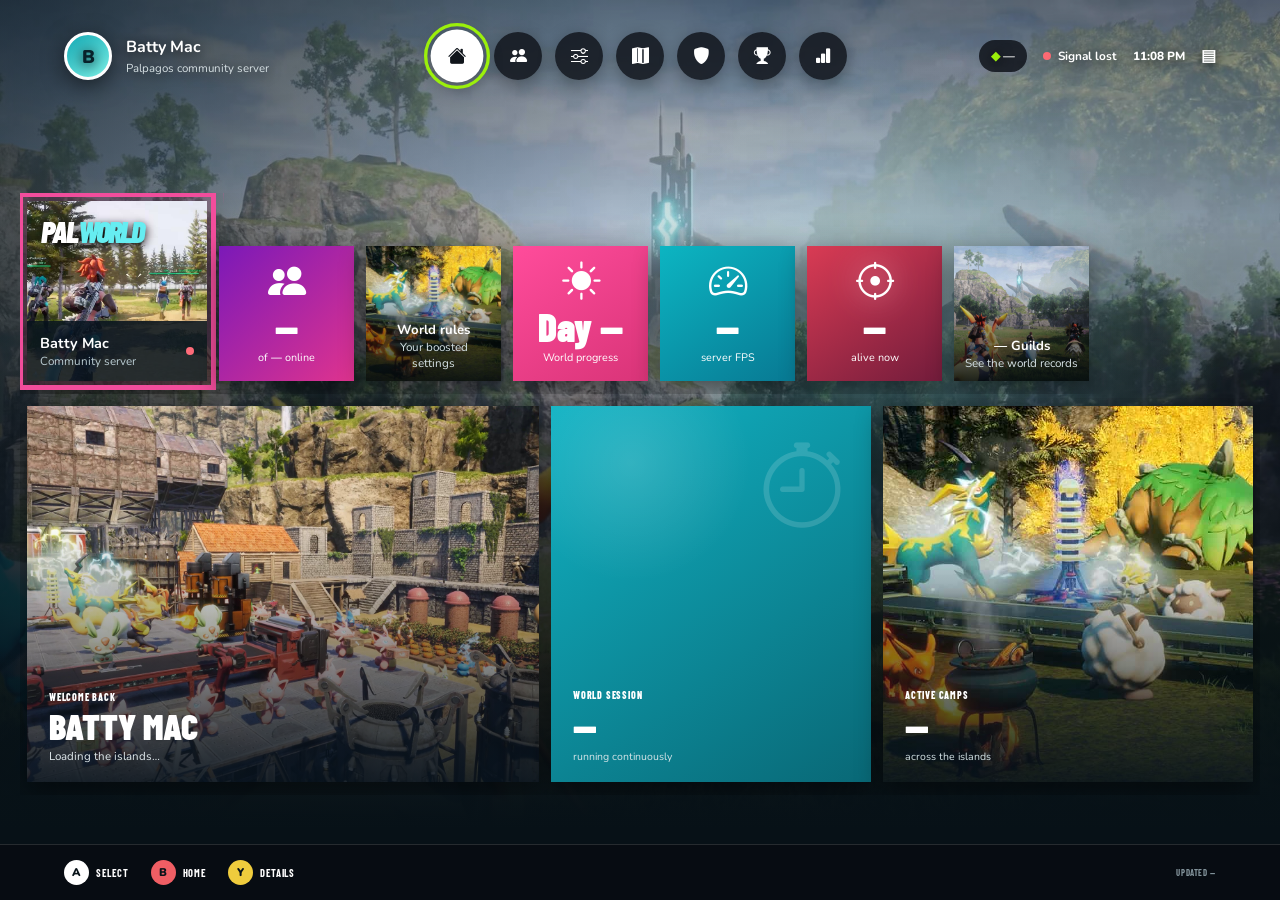
==== index.html @ a723669b "Fix root cause of the mobile tap bug: index.html lacked the inspector The diagnostic banner revealed" ====
<!doctype html>
<html lang="en">
<head>
  <meta charset="utf-8">
  <meta name="viewport" content="width=device-width, initial-scale=1">
  <meta name="theme-color" content="#07151c">
  <title>Batty Mac · Palworld Server Dashboard</title>
  <link rel="stylesheet" href="https://cdn.jsdelivr.net/npm/bootstrap-icons@1.13.1/font/bootstrap-icons.min.css">
  <link rel="stylesheet" href="concept-launcher.css?v=30">
</head>
<body>
  <div class="wallpaper" aria-hidden="true"></div>

  <header class="home-bar">
    <a class="account" href="index.html" aria-label="Return to the current Batty Mac status page">
      <span class="gamerpic">B</span>
      <span><b>Batty Mac</b><small>Palpagos community server</small></span>
    </a>

    <nav class="system-icons" aria-label="Dashboard views">
      <button class="is-active" type="button" data-view-target="home" aria-label="Home" aria-current="page"><i class="bi bi-house-fill"></i></button>
      <button type="button" data-view-target="party" aria-label="Players"><i class="bi bi-people-fill"></i></button>
      <button type="button" data-view-target="world" aria-label="World settings"><i class="bi bi-sliders"></i></button>
      <button type="button" data-view-target="bosses" aria-label="Boss radar"><i class="bi bi-map-fill"></i></button>
      <button type="button" data-view-target="guilds" aria-label="Guild records"><i class="bi bi-shield-fill"></i></button>
      <button type="button" data-view-target="achievements" aria-label="Achievements"><i class="bi bi-trophy-fill"></i></button>
      <button type="button" data-view-target="overkill" aria-label="Data overload"><i class="bi bi-bar-chart-fill"></i></button>
    </nav>

    <div class="system-status">
      <span class="achievement">◆ <b data-field="day">—</b></span>
      <span class="connection"><i data-status-dot></i><b data-field="status">Connecting</b></span>
      <time data-clock>--:--</time>
      <span class="menu-mark">▤</span>
    </div>
  </header>

  <main>
    <section class="view-pane is-active" data-view="home">
      <div class="dashboard-row primary-row" aria-label="Server shortcuts">
        <article class="home-tile selected-tile">
          <img src="official-world-multiplayer.jpg" alt="Players exploring Palworld together">
          <div class="game-logo"><span>PAL</span><b>WORLD</b></div>
          <div class="tile-caption">
            <span><b data-field="server-name">Batty Mac</b><small>Community server</small></span>
            <i data-status-dot></i>
          </div>
        </article>

        <button class="home-tile live-tile" type="button" data-view-target="party">
          <i class="bi bi-people-fill tile-icon"></i>
          <strong data-field="players">—</strong>
          <span>of <b data-field="max-players">—</b> online</span>
        </button>

        <button class="home-tile image-tile world-tile" type="button" data-view-target="world">
          <img src="official-build-automate.jpg" alt="">
          <span><b>World rules</b><small>Your boosted settings</small></span>
        </button>

        <button class="home-tile day-tile" type="button" data-view-target="world">
          <i class="bi bi-sun-fill tile-icon"></i>
          <strong>Day <i data-field="day">—</i></strong>
          <span>World progress</span>
        </button>

        <button class="home-tile fps-tile" type="button" data-view-target="overkill">
          <i class="bi bi-speedometer2 tile-icon"></i>
          <strong data-field="fps">—</strong>
          <span>server FPS</span>
        </button>

        <button class="home-tile boss-tile" type="button" data-view-target="bosses">
          <i class="bi bi-crosshair tile-icon"></i>
          <strong data-field="bosses-up">—</strong>
          <span>alive now</span>
        </button>

        <button class="home-tile image-tile guild-shortcut" type="button" data-view-target="guilds">
          <img src="official-adventure-hd.jpg" alt="">
          <span><b><span data-field="guild-count">—</span> Guilds</b><small>See the world records</small></span>
        </button>
      </div>

      <div class="dashboard-row feature-row" aria-label="Featured server information">
        <article class="feature-tile welcome-feature">
          <img src="official-base-camp-hd.jpg" alt="A large Palworld base full of working Pals">
          <div><small>WELCOME BACK</small><h1 data-field="server-name">Batty Mac</h1><p data-field="description">Loading the islands…</p></div>
        </article>

        <article class="feature-tile uptime-feature">
          <div class="feature-symbol"><i class="bi bi-stopwatch"></i></div>
          <div><small>WORLD SESSION</small><strong data-field="uptime">—</strong><span>running continuously</span></div>
        </article>

        <article class="feature-tile base-feature">
          <img src="official-build-automate.jpg" alt="Pals working around an automated base">
          <div><small>ACTIVE CAMPS</small><strong data-field="bases">—</strong><span>across the islands</span></div>
        </article>
      </div>
    </section>

    <section class="view-pane content-shelf content-screen boss-screen" id="bosses" data-view="bosses" hidden>
      <header>
        <div><small>LIVE WORLD RADAR</small><h2>Boss watch</h2></div>
        <span class="live-label"><i data-boss-signal></i> LOADED REGIONS</span>
      </header>
      <p class="screen-intro">Alphas are assumed alive until a confirmed kill starts the respawn timer.</p>
      <div class="boss-layout">
        <div class="boss-roster">
          <div class="boss-roster-head">
            <div><small>PALPAGOS FIELD REPORT</small><strong data-boss-coverage>Waiting for sightings</strong></div>
            <div class="boss-legend">
              <span><i class="alive"></i>Alive</span>
              <span><i class="down"></i>Respawning</span>
            </div>
          </div>
          <div class="boss-summary" id="boss-summary"></div>
          <div class="boss-list" id="boss-list"></div>
        </div>
      </div>
      <p class="boss-privacy"><i class="bi bi-shield-lock-fill"></i> Exact coordinates and player positions stay on batty-mac. The public report receives normalized boss status only.</p>
    </section>

    <section class="view-pane content-shelf content-screen" id="world" data-view="world" hidden>
      <header><div><small>WORLD SETTINGS</small><h2>Pals first. Survival at your own pace.</h2></div><span><kbd>Y</kbd> Live configuration</span></header>
      <p class="screen-intro">Every tile describes the setting in plain language, with artwork that reflects the rule it changes.</p>
      <div id="concept-highlights" class="modifier-grid"></div>
    </section>

    <section class="view-pane content-shelf content-screen party-shelf" id="party" data-view="party" hidden>
      <header><div><small>PEOPLE</small><h2>Playing now</h2></div><span class="live-label"><i data-status-dot></i> LIVE</span></header>
      <div class="people-columns">
        <section>
          <h3><i class="bi bi-controller"></i> Online</h3>
          <ul id="concept-online" class="party-list"></ul>
        </section>
        <section class="offline-section">
          <h3><i class="bi bi-clock-history"></i> Offline · Previously seen</h3>
          <ul id="concept-recent" class="recent-list"></ul>
        </section>
      </div>
    </section>

    <section class="view-pane content-shelf content-screen guild-shelf" id="guilds" data-view="guilds" hidden>
      <header><div><small>PALPAGOS RECORDS</small><h2>Guild activity</h2></div><span><kbd>X</kbd> Latest snapshot</span></header>
      <div id="concept-guilds" class="guild-grid"></div>
    </section>

    <section class="view-pane content-shelf content-screen achievement-screen" id="achievements" data-view="achievements" hidden>
      <header><div><small>ACCOMPLISHMENTS</small><h2>Legends of Palpagos</h2></div><span><kbd>Y</kbd> Current world census</span></header>
      <p class="screen-intro">These accomplishments are inferred from the server’s live guild and workforce snapshot. Boss kills and old events are not exposed by Palworld’s public data yet.</p>
      <div id="concept-achievements" class="achievement-grid"></div>
    </section>

    <section class="view-pane content-shelf content-screen overkill-screen" id="overkill" data-view="overkill" hidden>
      <header><div><small>DATA OVERLOAD</small><h2>Way too much information</h2></div><span><kbd>Y</kbd> Sanitized public telemetry</span></header>
      <div id="concept-overkill-summary" class="detail-grid"></div>
      <div class="overkill-columns">
        <section><h3><i class="bi bi-activity"></i> Pal census</h3><div id="concept-census" class="data-list"></div></section>
        <section><h3><i class="bi bi-person-vcard-fill"></i> Online player detail</h3><div id="concept-player-detail" class="data-list"></div></section>
        <section class="configuration-panel"><h3><i class="bi bi-sliders2-vertical"></i> Active configuration</h3><div id="concept-configuration" class="data-list configuration-list"></div></section>
      </div>
    </section>
  </main>

  <div class="pal-inspector" id="pal-inspector" hidden>
    <button class="pal-inspector-backdrop" type="button" data-pal-close aria-label="Close Pal inspection"></button>
    <article class="pal-inspector-panel" role="dialog" aria-modal="false" aria-labelledby="pal-inspector-title">
      <button class="pal-inspector-back" type="button" data-pal-close aria-label="Back"><i class="bi bi-arrow-left"></i> Back</button>
      <button class="pal-inspector-close" type="button" data-pal-close aria-label="Close Pal inspection"><i class="bi bi-x-lg"></i></button>
      <header class="pal-inspector-header">
        <div class="pal-level-badge"><small>LEVEL</small><strong data-pal-level>—</strong></div>
        <div>
          <div class="pal-stars" data-pal-stars aria-label="Condensation stars"></div>
          <h2 id="pal-inspector-title" data-pal-name>Pal</h2>
          <p><span data-pal-species></span><span data-pal-gender></span><span data-pal-owner></span></p>
          <div class="pal-elements" data-pal-elements></div>
        </div>
      </header>

      <div class="pal-inspector-layout">
        <section class="pal-inspector-left">
          <div class="pal-data-section partner-section">
            <div class="pal-section-heading"><span>Partner Skill</span><b data-pal-partner-name>—</b></div>
            <div class="partner-ranks" data-pal-partner-ranks></div>
            <p data-pal-partner-effect>No partner-skill data available.</p>
          </div>
          <div class="pal-data-section">
            <div class="pal-section-heading"><span>Active Skills</span></div>
            <div class="pal-skill-list" data-pal-active-skills></div>
          </div>
          <div class="pal-data-section">
            <div class="pal-section-heading"><span>Passive Skills</span></div>
            <div class="pal-passive-list" data-pal-passives></div>
          </div>
        </section>

        <section class="pal-inspector-center" aria-label="Pal portrait">
          <div class="pal-portrait-aura"></div>
          <img data-pal-portrait alt="">
          <div class="pal-flag-row" data-pal-flags></div>
          <button class="maxed-toggle" type="button" data-pal-maxed-toggle><i class="bi bi-stars"></i> Compare maxed potential</button>
        </section>

        <section class="pal-inspector-right">
          <div class="pal-data-section trust-section">
            <div class="pal-section-heading"><span>Trust</span><b data-pal-trust-rank>—</b></div>
            <div class="trust-track"><i data-pal-trust-bar></i></div>
            <small data-pal-trust-copy>—</small>
          </div>
          <div class="pal-data-section">
            <div class="pal-section-heading"><span>Stats</span><small data-pal-stats-mode>Current build</small></div>
            <dl class="pal-stat-grid" data-pal-stats></dl>
          </div>
          <div class="pal-data-section">
            <div class="pal-section-heading"><span>Potential</span><small>0–100</small></div>
            <dl class="pal-potential-grid" data-pal-potential></dl>
          </div>
          <div class="pal-data-section">
            <div class="pal-section-heading"><span>Soul Enhancements</span><small>0–20</small></div>
            <dl class="pal-soul-grid" data-pal-souls></dl>
          </div>
          <div class="pal-data-section">
            <div class="pal-section-heading"><span>Work Suitability</span></div>
            <div class="pal-work-list" data-pal-work></div>
          </div>
          <details class="pal-data-section learned-section">
            <summary>Learned skill library <span data-pal-learned-count>0</span></summary>
            <div class="pal-learned-list" data-pal-learned></div>
          </details>
        </section>
      </div>
      <footer class="pal-inspector-controls"><span><kbd>A</kbd> Change partner rank</span><span><kbd>Y</kbd> Maxed comparison</span><span><kbd>B</kbd> Close</span></footer>
    </article>
  </div>

  <footer class="controller-bar">
    <span><kbd>A</kbd> Select</span>
    <button type="button" data-view-target="home"><kbd>B</kbd> Home</button>
    <span><kbd>Y</kbd> Details</span>
    <small>UPDATED <b data-field="updated">—</b></small>
  </footer>

  <script src="concept.js?v=28"></script>
</body>
</html>
---- concept-launcher.css ----
@import url("https://fonts.googleapis.com/css2?family=Barlow+Condensed:wght@600;700;800;900&family=Nunito:wght@600;700;800;900&display=swap");

:root{color-scheme:dark;--ink:#fff;--muted:#cad5d9;--aqua:#66edf1;--green:#9bf00b;--pink:#f24d9c;--purple:#6449cb;--glass:#101a21b8;--dark:#071117;font-family:"Nunito","Segoe UI",sans-serif}
*{box-sizing:border-box}html{scroll-behavior:smooth}body{min-width:320px;margin:0;background:#071117;color:var(--ink)}a{color:inherit;text-decoration:none}
.wallpaper{position:fixed;z-index:-2;inset:0;background:linear-gradient(180deg,#0610167a 0,#07101720 24%,#071017a8 60%,#071117 92%),linear-gradient(90deg,#0410158f,transparent 48%),url("official-adventure-hd.jpg") center 38%/cover no-repeat}
.wallpaper:after{content:"";position:absolute;inset:0;background:radial-gradient(circle at 70% 40%,#69dbe72e,transparent 31%),linear-gradient(0deg,#071117 0,transparent 28%)}

.home-bar{position:relative;z-index:10;display:grid;grid-template-columns:1fr auto 1fr;align-items:center;min-height:112px;padding:18px clamp(24px,5vw,88px);text-shadow:0 2px 14px #000}
.account{display:flex;align-items:center;gap:14px;width:max-content}.gamerpic{display:grid;place-items:center;width:48px;height:48px;border:3px solid #fff;border-radius:50%;background:linear-gradient(145deg,#14aab5,#7cf2e8);color:#08222a;font-size:1.15rem;font-weight:900;box-shadow:0 6px 22px #0008}.account>span:last-child{display:flex;flex-direction:column}.account b{font-size:1rem}.account small{margin-top:2px;color:#d5dfe2;font-size:.72rem}
.gamerpic img,.party-list li>span img,.guild-member-avatar img,.player-avatar img{width:100%;height:100%;border-radius:50%;object-fit:cover;display:block}
.system-icons{display:flex;gap:13px}.system-icons a{display:grid;place-items:center;width:48px;height:48px;border-radius:50%;background:#10141bd6;box-shadow:0 5px 18px #0005;transition:.18s ease}.system-icons a:hover,.system-icons a:focus-visible{transform:scale(1.1);background:#fff;color:#10151b;outline:3px solid var(--green);outline-offset:3px}.system-icons span{font-size:1.1rem}
.system-status{display:flex;align-items:center;justify-self:end;gap:16px;font-size:.74rem;font-weight:800}.achievement{padding:8px 12px;border-radius:20px;background:#10141bd6}.achievement:first-letter{color:var(--green)}.connection{display:flex;align-items:center;gap:7px}.connection i,.live-label i{width:8px;height:8px;border-radius:50%;background:#ff6b74}.connection i.is-online,.live-label i.is-online{background:var(--green);box-shadow:0 0 12px var(--green)}.menu-mark{font-size:1rem}

main{width:min(1540px,calc(100% - 40px));margin:clamp(90px,14vh,165px) auto 0}.dashboard-row{display:flex;align-items:end;gap:12px;overflow-x:auto;overflow-y:hidden;padding:8px 7px 13px;scrollbar-width:none}.dashboard-row::-webkit-scrollbar{display:none}
.home-tile{position:relative;flex:0 0 148px;width:148px;height:148px;overflow:hidden;background:#2a3240;box-shadow:0 8px 24px #0007;transition:transform .16s ease,filter .16s ease,outline-color .16s ease}.home-tile:hover,.home-tile:focus-visible{z-index:3;transform:translateY(-8px) scale(1.025);filter:brightness(1.08);outline:4px solid #fff;outline-offset:3px}
.selected-tile{flex-basis:210px;width:210px;height:210px;overflow:visible;background:#11202a;outline:5px solid var(--pink);outline-offset:4px;box-shadow:0 0 0 9px #f24d9c26,0 12px 36px #0009}.selected-tile:after{content:"";position:absolute;z-index:-1;inset:-18px;border:2px solid #f24d9c2e;clip-path:polygon(0 12%,100% 0,91% 100%,7% 93%)}.selected-tile>img,.image-tile>img{width:100%;height:100%;object-fit:cover}.selected-tile>img{filter:saturate(1.12)}.selected-tile:before{content:"";position:absolute;inset:0;background:linear-gradient(0deg,#08131be8 0,transparent 62%)}
.game-logo{position:absolute;left:14px;top:18px;display:flex;align-items:baseline;filter:drop-shadow(0 3px 5px #000)}.game-logo span,.game-logo b{font:900 1.9rem/.8 "Barlow Condensed","Arial Narrow",sans-serif;font-style:italic;letter-spacing:-.06em}.game-logo b{color:var(--aqua)}.tile-caption{position:absolute;left:0;right:0;bottom:0;display:flex;align-items:center;justify-content:space-between;padding:12px 13px;background:#07131ddd}.tile-caption>span{display:flex;flex-direction:column}.tile-caption b{font-size:.9rem}.tile-caption small{color:#b9cbd1;font-size:.73rem}.tile-caption>i{width:8px;height:8px;border-radius:50%;background:#ff6c7a}.tile-caption>i.is-online{background:var(--green);box-shadow:0 0 10px var(--green)}
.live-tile,.day-tile,.fps-tile{display:flex;flex-direction:column;align-items:center;justify-content:center;text-align:center}.live-tile{background:linear-gradient(135deg,#7b19b8,#df338e)}.day-tile{background:linear-gradient(145deg,#ff4c9b,#d93478)}.fps-tile{background:linear-gradient(145deg,#0cb5c2,#087993)}.tile-icon{font-size:2.4rem;line-height:1}.home-tile>strong{margin-top:9px;font:900 2.45rem/.8 "Barlow Condensed","Arial Narrow",sans-serif}.home-tile>span:last-child{margin-top:8px;font-size:.68rem}.home-tile i{font-style:normal}.image-tile:after{content:"";position:absolute;inset:0;background:linear-gradient(0deg,#050c10e6,transparent 70%)}.image-tile>span{position:absolute;z-index:1;left:11px;right:11px;bottom:10px;display:flex;flex-direction:column;margin:0}.image-tile b{font-size:.82rem}.image-tile small{color:#d4e0e4;font-size:.73rem}.world-tile img{filter:saturate(1.15)}.guild-shortcut img{object-position:56% center}

.feature-row{align-items:stretch;margin-top:4px}.feature-tile{position:relative;flex:1 0 250px;min-height:190px;overflow:hidden;box-shadow:0 9px 25px #0007}.feature-tile img{width:100%;height:100%;object-fit:cover}.feature-tile:after{content:"";position:absolute;inset:0;background:linear-gradient(0deg,#07121ce8 0,transparent 68%)}.feature-tile>div:not(.feature-symbol){position:absolute;z-index:1;left:22px;right:22px;bottom:18px}.feature-tile small{font:800 .62rem "Barlow Condensed","Arial Narrow",sans-serif;letter-spacing:.08em}.feature-tile h1{margin:3px 0 0;font:900 2.7rem/.9 "Barlow Condensed","Arial Narrow",sans-serif;text-transform:uppercase}.feature-tile p{max-width:460px;margin:6px 0 0;color:#e1eaed;font-size:.72rem}.welcome-feature{flex-grow:1.35}.welcome-feature img{object-position:center 57%}.uptime-feature{max-width:320px;background:linear-gradient(145deg,#11b3c4,#096876)}.uptime-feature:after{background:radial-gradient(circle at 25% 15%,#ffffff25,transparent 30%)}.uptime-feature>div:not(.feature-symbol),.base-feature>div{display:flex;flex-direction:column}.uptime-feature strong,.base-feature strong{font:900 2.5rem "Barlow Condensed","Arial Narrow",sans-serif}.uptime-feature span,.base-feature span{color:#d7e5e8;font-size:.66rem}.feature-symbol{position:absolute;right:25px;top:22px;color:#ffffff26;font-size:5.5rem}.base-feature{max-width:370px}.base-feature img{filter:saturate(1.15)}.base-feature>div{position:absolute}

.content-shelf{margin-top:90px;padding:30px;background:#08141bea;border:1px solid #ffffff1f;box-shadow:0 20px 60px #0006;backdrop-filter:blur(17px)}.content-shelf>header{display:flex;align-items:end;justify-content:space-between;margin-bottom:22px}.content-shelf>header small{color:var(--aqua);font:800 .65rem "Barlow Condensed","Arial Narrow",sans-serif;letter-spacing:.08em}.content-shelf h2{margin:3px 0 0;font:900 clamp(2rem,4vw,4rem)/.9 "Barlow Condensed","Arial Narrow",sans-serif;text-transform:uppercase}.content-shelf>header>span{display:flex;align-items:center;gap:8px;color:#b8c8ce;font-size:.65rem}kbd{display:inline-grid;place-items:center;min-width:25px;height:25px;padding:0;border:0;border-radius:50%;background:#fff;color:#091319;font:900 .7rem "Nunito";box-shadow:none}
.modifier-grid{display:grid;grid-template-columns:repeat(4,1fr);gap:9px}.concept-highlight{position:relative;min-height:150px;padding:19px;overflow:hidden;background:linear-gradient(145deg,#173b48,#0a2631);border-bottom:4px solid var(--aqua)}.concept-highlight:nth-child(4n+2){background:linear-gradient(145deg,#802c8e,#4a1d67);border-color:#ef65bd}.concept-highlight:nth-child(4n+3){background:linear-gradient(145deg,#9f5d16,#6f3e09);border-color:var(--gold)}.concept-highlight:nth-child(4n+4){background:linear-gradient(145deg,#457817,#244f09);border-color:var(--green)}.concept-highlight:after{content:"";position:absolute;right:-30px;top:-45px;width:110px;height:110px;border:23px solid #ffffff0b;border-radius:50%}.concept-highlight strong{display:block;font:900 2.9rem/.85 "Barlow Condensed","Arial Narrow",sans-serif}.concept-highlight span{display:block;margin-top:26px;font-size:.8rem;font-weight:900;text-transform:uppercase}.concept-highlight small{display:block;margin-top:4px;color:#d4e1e5;font-size:.62rem}

.two-shelves{display:grid;grid-template-columns:.72fr 1.28fr;gap:16px;margin-bottom:130px}.two-shelves .content-shelf{margin-top:16px}.party-list{display:grid;gap:8px;margin:0;padding:0;list-style:none}.party-list li{display:flex;align-items:center;gap:13px;padding:10px;background:#13242dd1;border-left:3px solid var(--green)}.party-list li>span{display:grid;place-items:center;width:37px;height:37px;border-radius:50%;background:linear-gradient(145deg,#82f8ed,#1ca5b5);color:#06222a;font-weight:900}.party-list strong{font-size:.8rem}.live-label{color:var(--green)!important;font-weight:900}.live-label i{display:inline-block}
.guild-grid{display:grid;grid-template-columns:repeat(2,1fr);gap:8px}.concept-guild{position:relative;min-height:145px;padding:17px;overflow:hidden;background:linear-gradient(135deg,#162e39,#0b202a);border:1px solid #ffffff12}.concept-guild:after{content:"";position:absolute;right:-40px;bottom:-55px;width:120px;height:120px;border:24px solid #ffffff08;border-radius:50%}.concept-guild h3{position:relative;z-index:1;margin:0 0 14px;font:900 1.2rem "Barlow Condensed","Arial Narrow",sans-serif;text-transform:uppercase}.concept-seal{position:relative;z-index:1;display:flex;align-items:center;gap:10px}.concept-seal>b{display:grid;place-items:center;width:36px;height:36px;border:2px solid var(--aqua);border-radius:50%;color:var(--aqua)}.concept-seal span strong,.concept-seal span small{display:block}.concept-seal span strong{font-size:.72rem}.concept-seal span small,.concept-guild p{color:#aebfc6;font-size:.76rem}.concept-guild p{position:relative;z-index:1;margin:10px 0 0}

.controller-bar{position:fixed;z-index:20;left:0;right:0;bottom:0;display:flex;align-items:center;gap:22px;min-height:56px;padding:10px clamp(20px,5vw,88px);background:#080d12e8;border-top:1px solid #ffffff20;backdrop-filter:blur(15px);font:700 .65rem "Barlow Condensed","Arial Narrow",sans-serif;letter-spacing:.06em;text-transform:uppercase}.controller-bar span{display:flex;align-items:center;gap:7px}.controller-bar span:nth-child(2) kbd{background:#ef5e64}.controller-bar span:nth-child(3) kbd{background:#efcc3d}.controller-bar small{margin-left:auto;color:#82939b}

@media(max-width:1000px){.home-bar{grid-template-columns:1fr auto}.system-icons{grid-row:2;grid-column:1/-1;justify-content:center;margin-top:18px}.system-status{grid-column:2}.connection{display:none}main{margin-top:clamp(60px,11vh,110px)}.two-shelves{grid-template-columns:1fr}.modifier-grid{grid-template-columns:repeat(2,1fr)}.uptime-feature,.base-feature{max-width:none}.feature-tile{flex-basis:280px}}
@media(max-width:660px){.home-bar{min-height:80px;padding:13px 16px}.account small,.achievement,.menu-mark{display:none}.gamerpic{width:38px;height:38px}.system-icons{position:absolute;top:73px;left:0;right:0;margin:0}.system-icons a{width:39px;height:39px}.system-status{gap:8px}.system-status time{font-size:.68rem}main{width:calc(100% - 18px);margin-top:95px}.dashboard-row{gap:9px}.home-tile{flex-basis:118px;width:118px;height:118px}.selected-tile{flex-basis:165px;width:165px;height:165px}.game-logo span,.game-logo b{font-size:1.45rem}.feature-tile{flex-basis:260px;min-height:165px}.content-shelf{margin-top:55px;padding:19px 14px}.content-shelf>header{align-items:start}.content-shelf>header>span{display:none}.modifier-grid{gap:6px}.concept-highlight{min-height:125px;padding:15px}.concept-highlight strong{font-size:2.25rem}.concept-highlight span{margin-top:19px;font-size:.68rem}.guild-grid{grid-template-columns:1fr}.two-shelves{gap:0;margin-bottom:90px}.two-shelves .content-shelf{margin-top:10px}.controller-bar{gap:12px;padding:9px 14px}.controller-bar small{display:none}}
@media(max-width:420px){.account b{font-size:.78rem}.system-status time{display:none}.home-tile{flex-basis:108px;width:108px;height:108px}.selected-tile{flex-basis:150px;width:150px;height:150px}.modifier-grid{grid-template-columns:1fr 1fr}.feature-tile{flex-basis:245px}.welcome-feature{flex-basis:280px}.controller-bar span:nth-child(3){display:none}}

/* Interactive Xbox views */
button{font:inherit}
.system-icons button{display:grid;place-items:center;width:48px;height:48px;padding:0;border:0;border-radius:50%;background:#10141bd6;color:#fff;box-shadow:0 5px 18px #0005;cursor:pointer;transition:.18s ease}
.system-icons button:hover,.system-icons button:focus-visible,.system-icons button.is-active{transform:scale(1.1);background:#fff;color:#10151b;outline:3px solid var(--green);outline-offset:3px}
.system-icons button i{font-size:1.05rem}
button.home-tile{padding:0;border:0;color:#fff;font-family:inherit;cursor:pointer}
.view-pane{animation:view-in .24s ease both}.view-pane[hidden]{display:none!important}
@keyframes view-in{from{opacity:0;transform:translateY(12px)}to{opacity:1;transform:none}}
.content-screen{min-height:520px;margin-top:0;margin-bottom:120px}
.screen-intro{max-width:680px;margin:-5px 0 27px;color:#c6d4d9;font-size:.82rem;line-height:1.65}
.party-shelf,.guild-shelf,.details-screen{max-width:1100px;margin-right:auto;margin-left:auto}
.controller-bar button{display:flex;align-items:center;gap:7px;padding:0;border:0;background:transparent;color:#fff;font:700 .65rem "Barlow Condensed","Arial Narrow",sans-serif;letter-spacing:.06em;text-transform:uppercase;cursor:pointer}
.controller-bar button kbd{background:#ef5e64}

/* Settings artwork — one motif per mechanic */
.concept-highlight{isolation:isolate;border-bottom-width:4px}
.concept-highlight:after{display:none}
.concept-highlight .setting-art{position:absolute;z-index:-1;right:8px;top:4px;color:#fff;font-size:6.7rem;line-height:1;opacity:.18;filter:drop-shadow(0 8px 16px #0005);transform:rotate(-8deg)}
.concept-highlight strong,.concept-highlight span,.concept-highlight small{position:relative;z-index:1}
.setting-xp{background:repeating-linear-gradient(112deg,transparent 0 17px,#ffffff0c 18px 20px),linear-gradient(145deg,#d06d08,#713109);border-color:#ffca4d}
.setting-xp .setting-art{right:16px;top:2px;color:#fff5a6;font-size:7.5rem;transform:rotate(8deg)}
.setting-capture{background:radial-gradient(circle at 82% 30%,transparent 0 31px,#ffffff1a 32px 34px,transparent 35px 51px,#ffffff12 52px 54px,transparent 55px),linear-gradient(145deg,#ae286d,#5b164b);border-color:#ff78bc}
.setting-capture .setting-art{color:#ffd0e7;transform:none}
.setting-resources{background:linear-gradient(#ffffff0a 1px,transparent 1px),linear-gradient(90deg,#ffffff0a 1px,transparent 1px),linear-gradient(145deg,#6f5126,#35250e);background-size:24px 24px,24px 24px,auto;border-color:#e1b75d}
.setting-resources .setting-art{top:13px;color:#ffdc8a;font-size:6rem;transform:rotate(5deg)}
.setting-work-speed{background:conic-gradient(from 30deg at 84% 27%,#ffffff17 0 8%,transparent 8% 18%,#ffffff0c 18% 28%,transparent 28% 100%),linear-gradient(145deg,#158999,#075161);border-color:#66edf1}
.setting-work-speed .setting-art{color:#b9fcff;transform:rotate(14deg)}
.setting-pals-per-base{background:linear-gradient(155deg,transparent 55%,#ffffff0b 55% 58%,transparent 58%),linear-gradient(145deg,#356b22,#173d13);border-color:#9bf00b}
.setting-pals-per-base .setting-art{top:13px;color:#d6ffa0;font-size:6rem;transform:none}
.setting-guild-bases{background:repeating-linear-gradient(0deg,transparent 0 30px,#ffffff0b 31px 32px),linear-gradient(145deg,#315681,#162c4d);border-color:#76bfff}
.setting-guild-bases .setting-art{top:11px;color:#b8dcff;font-size:6rem;transform:rotate(3deg)}
.setting-equipment-wear{background:linear-gradient(135deg,transparent 0 44%,#ffffff0d 44% 47%,transparent 47%),linear-gradient(145deg,#7043a8,#34205c);border-color:#c891ff}
.setting-equipment-wear .setting-art{color:#e8d3ff;transform:none}
.setting-less-base-damage{background:repeating-linear-gradient(0deg,transparent 0 27px,#ffffff10 28px 30px),repeating-linear-gradient(90deg,transparent 0 52px,#ffffff0b 53px 55px),linear-gradient(145deg,#8c392c,#451c18);border-color:#ff8678}
.setting-less-base-damage .setting-art{top:12px;color:#ffc5bd;font-size:6rem;transform:rotate(-3deg)}
.setting-base-radius{background:radial-gradient(circle at 82% 36%,transparent 0 30px,#ffffff18 31px 33px,transparent 34px 53px,#ffffff10 54px 56px,transparent 57px),linear-gradient(145deg,#087c7b,#064449);border-color:#5bfff1}
.setting-base-radius .setting-art{color:#b9fff9;transform:none}

.detail-grid{display:grid;grid-template-columns:repeat(3,1fr);gap:10px}.detail-grid article{position:relative;min-height:170px;display:flex;flex-direction:column;justify-content:flex-end;overflow:hidden;padding:21px;background:linear-gradient(145deg,#173b48,#0a2631);border-bottom:4px solid var(--aqua)}.detail-grid article:nth-child(2n){background:linear-gradient(145deg,#4f337e,#2a1c50);border-color:#bb8cff}.detail-grid article:nth-child(3n){background:linear-gradient(145deg,#52731b,#29430d);border-color:var(--green)}.detail-grid article>i{position:absolute;right:18px;top:13px;color:#ffffff26;font-size:4.8rem}.detail-grid small{color:#c7d5da;font:800 .78rem "Barlow Condensed","Arial Narrow",sans-serif;letter-spacing:.08em}.detail-grid strong{margin-top:5px;font:900 2rem "Barlow Condensed","Arial Narrow",sans-serif;text-transform:uppercase}

@media(max-width:1000px){.system-icons button{width:39px;height:39px}.detail-grid{grid-template-columns:repeat(2,1fr)}}
@media(max-width:660px){.content-screen{min-height:440px;margin-bottom:90px}.detail-grid{grid-template-columns:1fr 1fr}.detail-grid article{min-height:135px;padding:15px}.detail-grid article>i{font-size:3.8rem}.detail-grid strong{font-size:1.45rem}.concept-highlight .setting-art{font-size:5.4rem}}
@media(max-width:420px){.system-icons button{width:37px;height:37px}.detail-grid{grid-template-columns:1fr}.detail-grid article{min-height:125px}}

/* Players: online and previously seen */
.people-columns{display:grid;grid-template-columns:1fr 1fr;gap:14px}.people-columns>section{min-height:330px;padding:22px;background:#0e2029c9;border-top:4px solid var(--green)}.people-columns>section.offline-section{border-color:#77868d;background:#111c22d6}.people-columns h3,.overkill-columns h3{display:flex;align-items:center;gap:9px;margin:0 0 18px;font:800 1rem "Barlow Condensed","Arial Narrow",sans-serif;letter-spacing:.05em;text-transform:uppercase}.people-columns h3 i{color:var(--green)}.offline-section h3 i{color:#a7b3b8}
.recent-list{display:grid;gap:8px;margin:0;padding:0;list-style:none}.recent-list li{display:flex;align-items:center;justify-content:space-between;gap:15px;min-height:57px;padding:11px 14px;background:#0a151bc9;border-left:3px solid #718087}.recent-list strong{font-size:.8rem}.recent-list span{color:#a4b2b8;font-size:.65rem;white-space:nowrap}

/* Achievements inferred from the sanitized guild snapshot */
.achievement-grid{display:grid;grid-template-columns:repeat(3,1fr);gap:10px}.achievement-card{position:relative;display:flex;align-items:center;gap:17px;min-height:160px;overflow:hidden;padding:21px;background:linear-gradient(145deg,#173b48,#0a2631);border-bottom:4px solid var(--aqua)}.achievement-card:after{content:"";position:absolute;right:-42px;top:-52px;width:130px;height:130px;border:25px solid #ffffff0a;transform:rotate(24deg)}.achievement-card>i{position:relative;z-index:1;display:grid;place-items:center;flex:0 0 62px;width:62px;height:62px;border:2px solid #b6fbff;border-radius:50%;color:#b6fbff;font-size:1.7rem;box-shadow:0 0 25px #54eaf12a}.achievement-card>div{position:relative;z-index:1}.achievement-card small{color:#9edce1;font:800 .75rem "Barlow Condensed","Arial Narrow",sans-serif;letter-spacing:.08em;text-transform:uppercase}.achievement-card h3{margin:4px 0;font:900 1.35rem "Barlow Condensed","Arial Narrow",sans-serif;text-transform:uppercase}.achievement-card p{margin:0;color:#c5d6da;font-size:.65rem;line-height:1.45}.achievement-card.rank-3{background:linear-gradient(145deg,#4a347c,#281d4d);border-color:#b88cff}.achievement-card.rank-4{background:linear-gradient(145deg,#8a4f14,#472807);border-color:#ffc35a}.achievement-card.rank-5{background:linear-gradient(145deg,#896f0f,#413306);border-color:#fff06b}.achievement-card.rank-5>i{border-color:#fff06b;color:#fff06b}

/* Data Overload */
.overkill-screen{max-width:1380px}.overkill-columns{display:grid;grid-template-columns:1fr 1fr;gap:12px;margin-top:14px}.overkill-columns>section{padding:21px;background:#0c1b23d9;border:1px solid #ffffff17}.overkill-columns h3 i{color:var(--aqua)}.configuration-panel{grid-column:1/-1}.data-list{display:grid}.data-list>div{display:grid;grid-template-columns:minmax(140px,1fr) minmax(120px,1.25fr);gap:15px;padding:9px 2px;border-top:1px solid #ffffff14}.data-list span{overflow-wrap:anywhere;color:#9eb0b8;font-size:.64rem}.data-list strong{overflow-wrap:anywhere;text-align:right;font-size:.68rem}.configuration-list{grid-template-columns:1fr 1fr;column-gap:28px}.configuration-list>div{grid-template-columns:minmax(150px,1.5fr) minmax(90px,1fr)}

@media(max-width:900px){.achievement-grid{grid-template-columns:repeat(2,1fr)}.overkill-columns{grid-template-columns:1fr}.configuration-panel{grid-column:auto}.configuration-list{grid-template-columns:1fr}}
@media(max-width:660px){.people-columns{grid-template-columns:1fr}.people-columns>section{min-height:240px;padding:15px}.achievement-grid{grid-template-columns:1fr}.achievement-card{min-height:135px}.overkill-columns>section{padding:15px}.data-list>div{grid-template-columns:1fr;gap:3px}.data-list strong{text-align:left}.configuration-list>div{grid-template-columns:1fr}.recent-list li{align-items:start;flex-direction:column;gap:3px}.recent-list span{white-space:normal}}

/* Boss Radar */
.boss-tile{display:flex;flex-direction:column;align-items:center;justify-content:center;text-align:center;background:linear-gradient(145deg,#d93b54,#721c3b)}.boss-tile .tile-icon{filter:drop-shadow(0 0 16px #ffadc1)}
.boss-screen{max-width:1460px}.boss-layout{max-width:860px;margin:0 auto}.boss-roster{background:#07151ddb;border:1px solid #ffffff19;box-shadow:0 12px 34px #0005;padding:15px}.boss-roster-head{min-height:72px;display:flex;align-items:center;justify-content:space-between;gap:18px;margin:-15px -15px 15px;padding:14px 18px;border-bottom:1px solid #ffffff15}.boss-roster-head>div:first-child{display:flex;flex-direction:column}.boss-roster-head small{color:#78ded0;font:800 .75rem "Barlow Condensed","Arial Narrow",sans-serif;letter-spacing:.08em}.boss-roster-head strong{margin-top:3px;font:900 1.05rem "Barlow Condensed","Arial Narrow",sans-serif;text-transform:uppercase}.boss-legend{display:flex;flex-wrap:wrap;justify-content:flex-end;gap:13px;color:#b8c8ce;font-size:.75rem;text-transform:uppercase}.boss-legend span{display:flex;align-items:center;gap:5px}.boss-legend i{width:8px;height:8px;border-radius:50%}.boss-legend .alive{background:#9bf00b;box-shadow:0 0 9px #9bf00b}.boss-legend .down{background:#ff566f}
.boss-summary{display:grid;grid-template-columns:repeat(3,1fr);gap:6px;margin-bottom:12px}.boss-summary article{min-height:78px;display:flex;flex-direction:column;justify-content:end;padding:10px;background:#122731;border-top:3px solid #80929a}.boss-summary article.alive{border-color:#9bf00b}.boss-summary article.down{border-color:#ff566f}.boss-summary strong{font:900 1.6rem "Barlow Condensed","Arial Narrow",sans-serif}.boss-summary span{color:#aebdc3;font-size:.70rem;text-transform:uppercase}.boss-list{display:grid;grid-template-columns:1fr 1fr;gap:7px;padding-right:2px;scrollbar-color:#45616b transparent}.boss-card{display:grid;grid-template-columns:42px minmax(0,1fr) auto;align-items:center;gap:10px;width:100%;min-height:74px;padding:9px 11px;border:1px solid #ffffff0f;background:#0d2029;color:#fff;text-align:left;cursor:pointer}.boss-card:hover,.boss-card:focus-visible,.boss-card.is-selected{background:#173442;border-color:#70d6cf}.boss-card>.boss-state-icon{display:grid;place-items:center;width:38px;height:38px;border-radius:50%;background:#1d333d;color:#87979e}.boss-card.status-alive>.boss-state-icon{background:#263d17;color:#9bf00b}.boss-card.status-down>.boss-state-icon{background:#481d29;color:#ff6e83}.boss-card-copy{min-width:0;display:flex;flex-direction:column}.boss-card-copy strong{overflow:hidden;text-overflow:ellipsis;white-space:nowrap;font:900 .83rem "Barlow Condensed","Arial Narrow",sans-serif;text-transform:uppercase}.boss-card-copy small{margin-top:2px;color:#9fb0b7;font-size:.73rem}.boss-card-time{display:flex;flex-direction:column;align-items:end}.boss-card-time strong{font:900 .88rem "Barlow Condensed","Arial Narrow",sans-serif;white-space:nowrap}.boss-card-time small{color:#91a2a9;font-size:.66rem;text-transform:uppercase}.boss-list-empty{grid-column:1/-1;padding:24px 14px;color:#9fb0b7;text-align:center;font-size:.65rem;line-height:1.55}.boss-privacy{display:flex;align-items:center;gap:8px;margin:13px 0 0;color:#9eb1b8;font-size:.77rem}.boss-privacy i{color:#65d9cd}.live-label [data-boss-signal]{display:inline-block;width:8px;height:8px;border-radius:50%;background:#80929a}.live-label [data-boss-signal].is-live{background:#9bf00b;box-shadow:0 0 12px #9bf00b}
.boss-face{position:relative;display:block;width:100%;height:100%;border-radius:50%;overflow:visible}.boss-face img{width:100%;height:100%;border-radius:50%;object-fit:cover;display:block}.boss-status-badge{position:absolute;right:-3px;bottom:-3px;width:16px;height:16px;display:grid;place-items:center;border-radius:50%;font-size:.68rem;border:2px solid #07141e;background:#1d333d;color:#87979e}.boss-card.status-alive .boss-status-badge{background:#193008;color:#9bf00b}.boss-card.status-down .boss-status-badge{background:#3a1319;color:#ff6e83}

@media(max-width:660px){.boss-roster-head{align-items:start;flex-direction:column;margin:-10px -10px 12px}.boss-legend{justify-content:flex-start}.boss-list{grid-template-columns:1fr}.boss-roster{padding:10px}.boss-card{min-height:68px}.boss-privacy{align-items:start;line-height:1.45}}

/* Square and short desktop screens keep the Xbox dashboard above the fixed controls. */
body{padding-bottom:72px}
@media (min-width:1001px) and (max-aspect-ratio:3/2){
  main{margin-top:clamp(64px,9vh,92px)}
  .selected-tile{flex-basis:180px;width:180px;height:180px}
  .home-tile:not(.selected-tile){flex-basis:135px;width:135px;height:135px}
  .feature-tile{min-height:168px}
  .feature-tile h1{font-size:2.25rem}
}
@media (min-width:1001px) and (max-height:780px){
  main{margin-top:55px}
  .feature-row{display:none}
}

/* World settings: the mechanic name carries the same visual weight as its rate. */
.concept-highlight{min-height:182px;display:flex;flex-direction:column;justify-content:flex-end}
.concept-highlight strong,.concept-highlight span{
  font:900 clamp(2rem,3vw,2.9rem)/.84 "Barlow Condensed","Arial Narrow",sans-serif;
  letter-spacing:-.025em;
  text-transform:uppercase;
}
.concept-highlight span{margin-top:9px;max-width:82%}
.concept-highlight small{margin-top:7px;font-size:.67rem}

/* Rich, privacy-safe player records. */
.party-shelf,.guild-shelf{max-width:1380px}
.party-list,.recent-list{gap:10px}
.party-list li.player-card,.recent-list li.offline-player-card{
  align-items:start;
  min-height:0;
  padding:15px;
  background:#09171ed9;
}
.party-list li.player-card{display:grid;grid-template-columns:48px minmax(0,1fr);gap:16px;padding:15px}
.party-list li>.player-avatar{width:48px;height:48px}
.player-card-body{min-width:0}
.player-card-heading{display:flex;align-items:baseline;justify-content:space-between;gap:12px}
.player-card-heading strong{font-size:1.05rem}
.player-card-heading>span{color:#75dfe4;font-size:.72rem;font-weight:800;text-align:right}
.player-stats{display:grid;grid-template-columns:repeat(4,minmax(0,1fr));gap:8px;margin:13px 0 0}
.player-stats div{min-width:0;padding:10px 11px;background:#ffffff0d;border-top:3px solid #57dfe5}
.player-stats dt{color:#aabac0;font-size:.66rem;font-weight:900;letter-spacing:.08em;text-transform:uppercase}
.player-stats dd{overflow:hidden;margin:3px 0 0;font:800 .82rem "Nunito";text-overflow:ellipsis;white-space:nowrap}
.party-sightings{margin-top:14px}
.party-sightings>small{display:block;color:#aabac0;font:800 .64rem "Barlow Condensed","Arial Narrow",sans-serif;letter-spacing:.08em;text-transform:uppercase}
.pal-chips{display:flex;flex-wrap:wrap;gap:5px;margin-top:5px}
.pal-chips span{padding:5px 7px;background:#12303a;border:1px solid #5bdde73b;color:#d7fbfd;font-size:.71rem;font-weight:800}
.pal-chips em{color:#82969e;font-size:.71rem;font-style:normal}
.offline-player-card .player-card-body{width:100%}
.offline-player-meta{display:flex;justify-content:space-between;gap:12px;margin-top:8px;color:#b0c0c5;font-size:.72rem}
.people-empty{display:block!important;color:#9cafb7!important;font-size:.65rem;line-height:1.5}

/* Guild dossier: members, bases, and the complete observed worker roster. */
.guild-grid{grid-template-columns:1fr;gap:13px}
.guild-detail-card{padding:21px;background:linear-gradient(145deg,#122b36ed,#07171fed);border:1px solid #ffffff17;border-top:4px solid var(--aqua)}
.guild-detail-card>header{display:flex;align-items:start;justify-content:space-between;gap:20px}
.guild-detail-card h3{margin:0;font:900 clamp(1.55rem,3vw,2.3rem)/.9 "Barlow Condensed","Arial Narrow",sans-serif;text-transform:uppercase}
.guild-totals{display:flex;flex-wrap:wrap;justify-content:flex-end;gap:7px}
.guild-totals>span{display:flex;align-items:baseline;gap:6px;padding:7px 10px;background:#0612198f;border-left:3px solid #64e8eb}
.guild-totals strong{font:900 1.25rem "Barlow Condensed","Arial Narrow",sans-serif}
.guild-totals small{color:#aebdc3;font-size:.66rem;text-transform:uppercase}
.guild-overview{display:flex;align-items:center;gap:12px;margin:16px 0;padding:12px;background:#ffffff08}
.guild-overview>b{display:grid;place-items:center;flex:0 0 39px;width:39px;height:39px;border:2px solid var(--aqua);border-radius:50%;color:var(--aqua)}
.guild-overview>span{display:flex;flex-direction:column}
.guild-overview strong{font-size:.7rem}
.guild-overview small{margin-top:2px;color:#aebdc3;font-size:.75rem}
.guild-detail-columns{display:grid;grid-template-columns:minmax(260px,.75fr) minmax(420px,1.25fr);gap:13px}
.guild-detail-columns>section{min-width:0;padding:14px;background:#06141bbf;border:1px solid #ffffff0e}
.guild-detail-columns h4{display:flex;align-items:center;gap:8px;margin:0 0 11px;font:900 .82rem "Barlow Condensed","Arial Narrow",sans-serif;letter-spacing:.06em;text-transform:uppercase}
.guild-detail-columns h4 i{color:var(--aqua)}
.guild-member-list,.guild-base-list{display:grid;gap:7px}
.guild-member{padding:10px;background:#0e242db8;border-left:3px solid #677980}
.guild-member.is-online{border-color:var(--green)}
.guild-member>div:first-child{display:flex;align-items:baseline;justify-content:space-between;gap:10px}
.guild-member>div:first-child strong{font-size:.68rem}
.guild-member>div:first-child span{color:#9cafb6;font-size:.69rem}
.guild-member>small{display:block;margin-top:3px;color:#dce8eb;font-size:.72rem}
.guild-base{background:#0e242db8;border-left:3px solid #5edbe2}
.guild-base summary{display:flex;align-items:center;justify-content:space-between;gap:12px;padding:11px;cursor:pointer;list-style:none}
.guild-base summary::-webkit-details-marker{display:none}
.guild-base summary:after{content:"+";color:var(--aqua);font:900 1rem "Barlow Condensed","Arial Narrow",sans-serif}
.guild-base[open] summary:after{content:"–"}
.guild-base summary strong{font-size:.7rem}
.guild-base summary span{margin-left:auto;color:#aebec4;font-size:.72rem}
.worker-roster{display:grid;padding:0 11px 11px;color:#9eb1b8;font-size:.75rem}
.worker-roster>div{display:grid;grid-template-columns:minmax(100px,.8fr) minmax(180px,1.2fr);gap:10px;padding:7px 0;border-top:1px solid #ffffff12}
.worker-roster strong{color:#f3f8f9;font-size:.77rem}
.worker-roster span{text-align:right}
.guild-empty{margin:0;padding:12px;color:#91a5ad;font-size:.76rem;line-height:1.45}

/* Xbox-style guild hubs: compact roster cards and visual worker tiles. */
.guild-grid{grid-template-columns:1fr;gap:18px}
.guild-detail-card{overflow:hidden;padding:0;background:linear-gradient(145deg,#102832f2,#06141bf2);border:1px solid #64e7eb38;border-top:0;box-shadow:0 16px 42px #0007}
.guild-detail-card>header{display:flex;align-items:stretch;justify-content:space-between;gap:20px;padding:18px;background:linear-gradient(100deg,#173944f5,#0b2029e8 62%,#17343ad1);border-bottom:1px solid #ffffff17}
.guild-identity{display:flex;align-items:center;gap:14px;min-width:0}
.guild-crest{display:grid;place-items:center;flex:0 0 62px;width:62px;height:62px;background:linear-gradient(145deg,#56e6eb,#138b9d);color:#07171d;font-size:1.55rem;box-shadow:0 0 0 3px #fff,0 0 0 6px #9bf00b}
.guild-identity>div{min-width:0}
.guild-identity small{color:var(--aqua);font:900 .76rem "Barlow Condensed","Arial Narrow",sans-serif;letter-spacing:.08em;text-transform:uppercase}
.guild-detail-card h3{overflow:hidden;margin:2px 0 0;font:900 clamp(1.55rem,3vw,2.35rem)/.9 "Barlow Condensed","Arial Narrow",sans-serif;text-overflow:ellipsis;text-transform:uppercase;white-space:nowrap}
.guild-identity p{margin:5px 0 0;color:#b9cbd0;font-size:.65rem}
.guild-totals{display:grid;grid-template-columns:repeat(3,minmax(92px,1fr));gap:7px}
.guild-totals>span{display:flex;flex-direction:column;justify-content:center;min-width:92px;padding:10px 12px;background:#061219b8;border:0;border-bottom:3px solid #64e8eb}
.guild-totals strong{font:900 1.75rem/.9 "Barlow Condensed","Arial Narrow",sans-serif}
.guild-totals small{margin-top:5px;color:#aebdc3;font-size:.68rem;font-weight:900;letter-spacing:.04em;text-transform:uppercase}
.guild-overview{display:flex;align-items:center;gap:12px;margin:0;padding:12px 18px;background:linear-gradient(90deg,#382761,#152633 58%,#0c1920);border-bottom:1px solid #ffffff12}
.guild-overview>b{display:grid;place-items:center;flex:0 0 38px;width:38px;height:38px;border:2px solid #e8c157;border-radius:50%;color:#ffd86b;background:#191620}
.guild-overview>span{display:flex;flex-direction:column}
.guild-overview strong{font-size:.76rem}
.guild-overview small{margin-top:3px;color:#b9c8cd;font-size:.77rem;line-height:1.45}
.guild-detail-columns{display:grid;grid-template-columns:minmax(360px,.95fr) minmax(470px,1.05fr);gap:10px;padding:10px}
.guild-detail-columns>section{min-width:0;padding:13px;background:#06141bbf;border:1px solid #ffffff10}
.guild-detail-columns h4{display:flex;align-items:center;gap:8px;margin:0 0 11px;padding-bottom:9px;border-bottom:3px solid #526973;font:900 .88rem "Barlow Condensed","Arial Narrow",sans-serif;letter-spacing:.07em;text-transform:uppercase}
.guild-detail-columns h4 i{color:var(--aqua)}
.guild-member-list,.guild-base-list{display:grid;gap:9px}
.guild-member{padding:10px;background:linear-gradient(145deg,#102a34,#091c24);border:1px solid #ffffff12;border-left:4px solid #677980;transition:border-color .16s ease,transform .16s ease}
.guild-member:hover{transform:translateY(-2px);border-color:#69e6eb80}
.guild-member.is-online{border-left-color:var(--green)}
.guild-member-head{display:grid!important;grid-template-columns:38px minmax(0,1fr) auto;align-items:center!important;gap:9px!important}
.guild-member-avatar{display:grid;place-items:center;width:38px;height:38px;border-radius:50%;background:linear-gradient(145deg,#72f1ed,#25a7b7);color:#06222a;font-size:.8rem;font-weight:900}
.guild-member-identity{display:flex;flex-direction:column;min-width:0}
.guild-member-identity strong{overflow:hidden;font-size:.75rem!important;text-overflow:ellipsis;white-space:nowrap}
.guild-member-identity small{margin-top:2px;color:#c4d4d8;font-size:.73rem}
.guild-member-head>span:last-child{padding:5px 7px;background:#07151b;color:#9cafb6!important;font-size:.68rem!important;font-weight:800;white-space:nowrap}
.guild-member.is-online .guild-member-head>span:last-child{color:#caff72!important;box-shadow:inset 3px 0 var(--green)}
.guild-member .party-sightings{margin-top:10px}
.guild-member .pal-party-grid{grid-template-columns:repeat(3,minmax(0,1fr));gap:6px}
.guild-base{overflow:hidden;background:linear-gradient(145deg,#102a34,#091c24);border:1px solid #ffffff12;border-left:4px solid #5edbe2}
.guild-base summary{display:grid;grid-template-columns:30px minmax(0,1fr) auto auto;align-items:center;gap:9px;padding:10px 11px;cursor:pointer;list-style:none}
.guild-base summary>i{display:grid;place-items:center;width:30px;height:30px;background:#173b46;color:var(--aqua)}
.guild-base summary strong{font-size:.72rem}
.guild-base summary>span{margin-left:auto;color:#aebec4;font-size:.73rem}
.worker-roster{display:grid;grid-template-columns:1fr 1fr;gap:6px;padding:0 9px 9px;color:#9eb1b8;font-size:.75rem}
.worker-card{display:grid!important;grid-template-columns:42px minmax(0,1fr)!important;align-items:center;gap:8px!important;min-width:0;padding:6px!important;border:1px solid #ffffff0e!important;background:#06171e!important}
.worker-portrait{display:grid;place-items:center;width:42px;height:42px;overflow:hidden;background:radial-gradient(circle,#56e4e839,transparent 65%),#12303a;color:#65e9ee}
.worker-portrait img{width:92%;height:92%;object-fit:contain;filter:drop-shadow(0 4px 4px #0008)}
.worker-copy{display:flex;flex-direction:column;min-width:0}
.worker-copy strong{overflow:hidden;color:#f3f8f9;font-size:.78rem;text-overflow:ellipsis;white-space:nowrap}
.worker-copy>span{overflow:hidden;margin-top:3px;color:#9eb1b8;font-size:.70rem;text-overflow:ellipsis;white-space:nowrap;text-align:left}
.guild-empty{margin:0;padding:12px;background:#0a1d25;color:#91a5ad;font-size:.78rem;line-height:1.5}

@media(max-width:900px){
  .guild-detail-card>header{flex-direction:column}
  .guild-totals{justify-content:flex-start}
  .guild-detail-columns{grid-template-columns:1fr}
}
@media(max-width:660px){
  body{padding-bottom:66px}
  .concept-highlight{min-height:150px}
  .concept-highlight strong,.concept-highlight span{font-size:2rem}
  .people-columns{gap:8px}
  .party-list li.player-card{grid-template-columns:36px minmax(0,1fr);padding:11px}
  .party-list li>.player-avatar{width:36px;height:36px}
  .player-card-heading{align-items:start;flex-direction:column;gap:2px}
  .player-card-heading>span{text-align:left}
  .player-stats{grid-template-columns:1fr 1fr}
  .offline-player-meta{align-items:start;flex-direction:column;gap:2px}
  .guild-detail-card{padding:14px}
  .guild-totals{display:grid;grid-template-columns:1fr 1fr;width:100%}
  .guild-detail-columns>section{padding:10px}
  .worker-roster>div{grid-template-columns:1fr}
  .worker-roster span{text-align:left}
  .guild-detail-card{padding:0}
  .guild-detail-card>header{padding:14px}
  .guild-crest{flex-basis:48px;width:48px;height:48px;font-size:1.15rem;box-shadow:0 0 0 2px #fff,0 0 0 4px #9bf00b}
  .guild-totals{grid-template-columns:repeat(3,1fr)}
  .guild-totals>span{min-width:0;padding:8px}
  .guild-totals strong{font-size:1.35rem}
  .guild-overview{padding:10px 14px}
  .guild-detail-columns{padding:7px}
  .guild-member-head{grid-template-columns:34px minmax(0,1fr)}
  .guild-member-avatar{width:34px;height:34px}
  .guild-member-head>span:last-child{grid-column:2;margin-top:2px;width:max-content}
  .guild-member .pal-party-grid{grid-template-columns:repeat(2,minmax(0,1fr))}
  .worker-roster{grid-template-columns:1fr}
}

/* Full party showcase and Pal inspection */
.pal-party-grid{display:grid;grid-template-columns:repeat(4,minmax(0,1fr));gap:8px;margin-top:10px}
.pal-party-card{min-width:0;overflow:hidden;padding:0;border:1px solid #63e5eb62;background:linear-gradient(155deg,#173642,#0a1d25);color:#fff;text-align:left;cursor:pointer;touch-action:manipulation;-webkit-tap-highlight-color:#76f3f733;transition:transform .16s ease,border-color .16s ease,box-shadow .16s ease}
.pal-party-card:hover,.pal-party-card:focus-visible{z-index:2;transform:translateY(-3px) scale(1.02);border-color:#76f3f7;outline:2px solid #fff;outline-offset:2px;box-shadow:0 10px 24px #0009,0 0 24px #55dce62c}
.pal-party-card.is-summary-only{cursor:default}
.pal-party-card.is-summary-only:hover{transform:none;border-color:#63e5eb62;outline:0;box-shadow:none}
.pal-party-portrait{position:relative;display:grid;place-items:center;aspect-ratio:1.4/1;overflow:hidden;background:radial-gradient(circle at 50% 42%,#54e5e83d,transparent 56%),linear-gradient(145deg,#234d59,#0b2029)}
.pal-party-portrait:after{content:"";position:absolute;inset:auto 0 0;height:35%;background:linear-gradient(transparent,#071219b8)}
.pal-party-portrait>.pal-party-image{position:relative;z-index:1;width:88%;height:88%;object-fit:contain;filter:drop-shadow(0 8px 7px #0009)}
.pal-party-copy{display:flex;flex-direction:column;min-width:0;padding:8px}
.pal-party-copy strong,.pal-party-copy small{overflow-wrap:anywhere}
.pal-party-copy strong{min-height:2.35em;font:900 1rem/1.18 "Nunito";letter-spacing:0;text-transform:none}
.pal-party-subline{display:flex;align-items:center;min-height:1.75em;margin-top:2px}
.pal-party-subline small{min-width:0;color:#bdd0d5;font:700 .68rem/1.25 "Nunito"}
.pal-party-meta{display:flex;align-items:center;justify-content:space-between;gap:4px;margin-top:5px}
.pal-party-meta>b{flex:0 0 auto;color:#fff;font:900 .78rem "Barlow Condensed","Arial Narrow",sans-serif}

.pal-element-icons{display:inline-flex;align-items:center;gap:7px;min-height:34px}
.pal-element-icons.is-compact{min-height:26px;gap:4px}
.pal-element-icon{display:inline-grid;place-items:center;width:34px;height:34px;border-radius:50%;background:#08151cb8;filter:drop-shadow(0 2px 3px #000a)}
.pal-element-icons.is-compact .pal-element-icon{width:26px;height:26px}
.pal-element-icon img{display:block;width:100%;height:100%;object-fit:contain}
.pal-element-icons.is-overlay{position:absolute;z-index:4;right:7px;bottom:7px;min-height:0;padding:3px;border:1px solid #ffffff2e;border-radius:18px;background:#041017d9;box-shadow:0 3px 10px #000a}
.pal-element-icons.is-overlay:empty{display:none}
.pal-element-icons.is-overlay .pal-element-icon{width:22px;height:22px;background:transparent;filter:none}

.star-rating{display:inline-flex;align-items:center;min-width:0}
.star-icons{display:inline-flex;align-items:center;gap:5px}
.star-icons i{display:inline-block;border:0;background:none;font:900 1.55rem/1 "Nunito";font-style:normal}
.star-icons .is-filled{color:#ffd34f;text-shadow:0 0 9px #ffb91f8c}
.star-icons .is-empty{color:#466a7b;text-shadow:0 0 6px #112d3b}
.star-rating.is-compact .star-icons{gap:2px}
.star-rating.is-compact .star-icons i{font-size:.8rem}

body.has-pal-inspector{overflow:hidden}
.pal-inspector[hidden]{display:none}
.pal-inspector{position:fixed;z-index:1000;inset:0;display:grid;place-items:center;padding:18px}
.pal-inspector-backdrop{position:absolute;inset:0;border:0;background:#02090db8;backdrop-filter:blur(5px);cursor:default}
.pal-inspector-panel{position:relative;width:min(520px,92vw);max-height:min(84vh,760px);overflow:auto;border:1px solid #b5e9ef4d;border-radius:10px;background:linear-gradient(135deg,#0f222bfa,#071218fc 58%,#102a32fa);box-shadow:0 26px 70px #000d,0 0 44px #4ee8ee17;color:#fff}
.pal-inspector-panel:before{content:"";position:absolute;inset:0;pointer-events:none;background:linear-gradient(115deg,transparent 0 42%,#ffffff05 42% 43%,transparent 43% 65%,#ffffff03 65% 66%,transparent 66%),radial-gradient(circle at 50% 42%,#43dce31a,transparent 33%)}
.pal-inspector-close{position:sticky;z-index:10;float:right;top:10px;margin:10px 10px -46px 0;width:36px;height:36px;border:1px solid #ffffff55;border-radius:5px;background:#b52f3e;color:#fff;font-size:.9rem;cursor:pointer}
.pal-inspector-close:hover,.pal-inspector-close:focus-visible{outline:3px solid #fff}
.pal-inspector-back{display:none}
.pal-inspector-header{position:relative;z-index:1;display:flex;align-items:center;gap:12px;min-height:88px;padding:12px 54px 12px 14px;border-bottom:1px solid #ffffff1f;background:linear-gradient(90deg,#143947e8,#11222de0 58%,transparent)}
.pal-level-badge{display:flex;flex-direction:column;align-items:center;justify-content:center;flex:0 0 62px;width:62px;height:64px;border-left:4px solid #50e9ef;background:#08141cbd}
.pal-level-badge small{color:#bdd0d5;font:800 .73rem "Barlow Condensed","Arial Narrow",sans-serif;letter-spacing:.08em}
.pal-level-badge strong{font:900 2.3rem/.9 "Barlow Condensed","Arial Narrow",sans-serif}
.pal-inspector-header h2{margin:1px 0 0;font:900 clamp(1.55rem,4vw,2.15rem)/.92 "Barlow Condensed","Arial Narrow",sans-serif;text-transform:uppercase}
.pal-inspector-header p{display:flex;flex-wrap:wrap;margin:5px 0 0;color:#d3e0e3;font-size:.76rem}
.pal-stars{min-height:18px;margin-bottom:4px}.pal-stars .star-icons i{font-size:1rem}
.pal-elements{display:flex;flex-wrap:wrap;margin-top:7px}.pal-elements>.pal-element-icons{gap:6px}.pal-elements .pal-element-icon{width:29px;height:29px;background:#07141bc4;box-shadow:0 0 0 1px #ffffff24}.pal-flag-row span{padding:5px 8px;border:1px solid #ffffff45;background:#284654;color:#fff;font-size:.64rem;font-weight:900;text-transform:uppercase}

.pal-inspector-layout{position:relative;z-index:1;display:grid;grid-template-columns:1fr;gap:8px;padding:9px}
.pal-inspector-left,.pal-inspector-right{display:flex;flex-direction:column;gap:8px;min-width:0}
.pal-inspector-center{grid-row:1;min-height:190px}
.pal-inspector-left{grid-row:2}
.pal-inspector-right{grid-row:3}
.pal-data-section{padding:10px 11px;background:#07141bbb;border:1px solid #ffffff1c}
.pal-section-heading{display:flex;align-items:baseline;justify-content:space-between;gap:10px;margin-bottom:8px;padding-bottom:6px;border-bottom:3px solid #70858d;color:#eaf4f6;font:900 .8rem "Barlow Condensed","Arial Narrow",sans-serif;letter-spacing:.06em;text-transform:uppercase}
.pal-section-heading b{color:#fff;font-size:.88rem;letter-spacing:0;text-align:right}
.pal-section-heading small{color:#a8b9bf;font-size:.68rem}
.partner-section{border-color:#58e9ef55}.partner-section .pal-section-heading{border-color:#58e9ef}
.partner-section>p{min-height:0;margin:9px 0 0;color:#e0eaec;font-size:.8rem;line-height:1.45}
.partner-ranks{display:grid;grid-template-columns:repeat(5,1fr);gap:5px}.partner-ranks button{min-height:34px;border:1px solid #ffffff30;background:#132832;color:#c5d2d6;font:900 .74rem "Barlow Condensed","Arial Narrow",sans-serif;cursor:pointer}.partner-ranks button:hover,.partner-ranks button:focus-visible,.partner-ranks button.is-active{border-color:#fff;background:#33cdd5;color:#061218;outline:none}

.pal-skill-list,.pal-passive-list,.pal-learned-list{display:grid;gap:9px}
.pal-skill-list article,.pal-passive-list article,.pal-learned-list article{padding:8px 9px;border-left:3px solid #4edce4;background:#10252e}
.pal-skill-list article>span{display:flex;align-items:baseline;justify-content:space-between;gap:10px}
.pal-skill-list strong,.pal-passive-list strong,.pal-learned-list strong{font-size:.86rem}
.pal-skill-list small{color:#7de5ea;font-size:.7rem;text-align:right}
.pal-skill-list p,.pal-passive-list p,.pal-learned-list p{margin:6px 0 0;color:#c0ccd0;font-size:.76rem;line-height:1.48}
.pal-passive-list article{border-color:#efb546}.pal-passive-list strong{color:#ffd36c}
.pal-data-empty{margin:0!important;color:#aebdc3!important;font-size:.76rem!important}

.pal-inspector-center{position:relative;display:flex;align-items:center;justify-content:center;overflow:hidden;background:linear-gradient(145deg,#ffffff08,#ffffff02);border:1px solid #ffffff15}
.pal-inspector-center:before,.pal-inspector-center:after{content:"";position:absolute;width:170px;height:170px;border:1px solid #7beaf05c;transform:rotate(45deg)}.pal-inspector-center:after{width:115px;height:115px;border-color:#ffffff22;transform:rotate(15deg)}
.pal-portrait-aura{position:absolute;width:72%;aspect-ratio:1;border-radius:50%;background:radial-gradient(circle,#61e6ec36 0 17%,#31cbd522 18% 34%,transparent 35%);filter:blur(2px)}
.pal-inspector-center>img{position:relative;z-index:2;width:min(70%,210px);height:175px;object-fit:contain;filter:drop-shadow(0 16px 16px #000c)}
.pal-flag-row{position:absolute;z-index:3;left:10px;right:10px;bottom:48px;display:flex;flex-wrap:wrap;justify-content:center;gap:5px}.pal-flag-row span{border-color:#ffd05778;background:#8d551e;color:#fff4ca}
.maxed-toggle{position:absolute;z-index:4;left:10px;right:10px;bottom:8px;min-height:34px;border:1px solid #ffffff35;background:#0a1b23e8;color:#d9e4e7;font:900 .7rem "Barlow Condensed","Arial Narrow",sans-serif;letter-spacing:.06em;text-transform:uppercase;cursor:pointer}.maxed-toggle i{margin-right:6px;color:#ffd151}.maxed-toggle:hover,.maxed-toggle:focus-visible,.maxed-toggle.is-active{border-color:#9bf00b;background:#29440f;color:#fff;outline:none}

.trust-section .pal-section-heading{border-color:#d17caf}.trust-track{height:11px;overflow:hidden;background:#261826}.trust-track i{display:block;width:0;height:100%;background:linear-gradient(90deg,#dc6eaa,#f5a7d0);box-shadow:0 0 14px #ff7ebf}.trust-section>small{display:block;margin-top:9px;color:#cad5d9;font-size:.72rem}
.pal-stat-grid,.pal-potential-grid,.pal-soul-grid{display:grid;grid-template-columns:1fr 1fr;gap:6px;margin:0}.pal-stat-grid>div,.pal-potential-grid>div,.pal-soul-grid>div{padding:8px;background:#10252e;border-left:3px solid #54e6eb}.pal-potential-grid>div{border-color:#ff755d}.pal-soul-grid>div{border-color:#f0c24d}.pal-stat-grid dt,.pal-potential-grid dt,.pal-soul-grid dt{color:#b0c0c5;font-size:.62rem;font-weight:900;text-transform:uppercase}.pal-stat-grid dd,.pal-potential-grid dd,.pal-soul-grid dd{margin:3px 0 0;font:900 1.18rem "Barlow Condensed","Arial Narrow",sans-serif}.pal-stat-grid small,.pal-potential-grid small,.pal-soul-grid small{display:block;margin-top:3px;color:#9aabb1;font-size:.78rem}
.pal-work-list{display:grid;grid-template-columns:1fr 1fr;gap:8px}.pal-work-list>div{display:grid;grid-template-columns:minmax(0,1fr) auto;gap:3px 9px;padding:10px 11px;background:#10252e}.pal-work-list strong{overflow:hidden;font-size:.78rem;text-overflow:ellipsis;white-space:nowrap}.pal-work-list b{color:#83efef;font:900 1rem "Barlow Condensed","Arial Narrow",sans-serif}.pal-work-list small{grid-column:1/-1;color:#9cafb5;font-size:.63rem}
.learned-section{padding:0}.learned-section summary{padding:11px;cursor:pointer;font:900 .78rem "Barlow Condensed","Arial Narrow",sans-serif;letter-spacing:.04em;text-transform:uppercase}.learned-section summary span{float:right;color:#77e1e5}.pal-learned-list{max-height:220px;overflow:auto;padding:0 10px 10px}
.pal-inspector-controls{position:sticky;z-index:5;bottom:0;display:flex;justify-content:center;gap:14px;padding:9px 12px;background:#030c11f5;border-top:1px solid #ffffff24;color:#d2dee1;font-size:.64rem}.pal-inspector-controls kbd{margin-right:5px}

.pal-inspector.is-popover{inset:auto;left:var(--inspector-left,12px);top:var(--inspector-top,12px);display:block;width:min(520px,calc(100vw - 24px));padding:0;pointer-events:none}
.pal-inspector.is-popover .pal-inspector-backdrop{display:none}
.pal-inspector.is-popover .pal-inspector-panel{width:100%;max-height:min(72vh,680px);pointer-events:auto;box-shadow:0 20px 54px #000e,0 0 0 1px #60ebf052,0 0 32px #48dce329}
.pal-inspector.is-popover .pal-inspector-center{display:none}
.pal-inspector.is-popover .pal-inspector-left{grid-row:1}
.pal-inspector.is-popover .pal-inspector-right{grid-row:2}
.pal-inspector.is-popover .pal-inspector-controls{display:none}
.pal-inspector.is-limited-profile .pal-inspector-left,.pal-inspector.is-limited-profile .pal-inspector-right{display:none}
.pal-inspector.is-limited-profile .pal-inspector-layout{display:block}
.pal-inspector.is-limited-profile .pal-inspector-center{display:flex;min-height:190px}
.pal-inspector.is-limited-profile .pal-stars,.pal-inspector.is-limited-profile .maxed-toggle{display:none}
.pal-inspector.is-limited-profile .pal-inspector-controls span:not(:last-child){display:none}
.pal-inspector.is-mobile-dialog{padding:0}
.pal-inspector.is-mobile-dialog .pal-inspector-backdrop,.pal-inspector.is-mobile-dialog .pal-inspector-close{display:none}
.pal-inspector.is-mobile-dialog .pal-inspector-panel{width:100%;height:100%;max-width:none;max-height:none;min-height:0;border-radius:0}
.pal-inspector.is-mobile-dialog .pal-inspector-header{padding-right:14px}
.pal-inspector.is-mobile-dialog .pal-inspector-back{display:flex;align-items:center;gap:8px;position:sticky;z-index:20;top:0;width:100%;padding:14px 16px;background:#07141ee6;backdrop-filter:blur(6px);border:0;border-bottom:1px solid #ffffff24;color:#fff;font:800 .8rem "Barlow Condensed","Arial Narrow",sans-serif;text-transform:uppercase;letter-spacing:.06em;cursor:pointer}
.pal-inspector.is-mobile-dialog .pal-inspector-back i{font-size:1.1rem}
.pal-inspector.is-mobile-dialog .pal-inspector-back:hover,.pal-inspector.is-mobile-dialog .pal-inspector-back:focus-visible{color:var(--aqua)}
@media(max-width:1200px){
  .pal-party-grid{grid-template-columns:repeat(3,minmax(0,1fr))}
}
@media(max-width:900px){
  .pal-party-grid{grid-template-columns:repeat(2,minmax(135px,1fr))}
}
@media(max-width:700px){
  .pal-party-grid{grid-template-columns:1fr 1fr}
  .pal-inspector{padding:14px}
  .pal-inspector-panel{width:min(92vw,520px);max-height:82vh;min-height:0;border-radius:10px}
  .pal-inspector-header{padding:12px 52px 11px 12px}
  .pal-level-badge{flex-basis:58px;width:58px;height:60px}.pal-level-badge strong{font-size:2.15rem}
  .pal-inspector-layout{grid-template-columns:1fr;padding:8px}
  .pal-inspector-center{grid-column:1;grid-row:1;min-height:170px}
  .pal-inspector-left,.pal-inspector-right{grid-column:1;display:flex}
  .pal-inspector-controls{gap:12px;justify-content:center}
  .pal-inspector-controls span:nth-child(2){display:none}
}
@media(max-width:430px){
  .pal-party-grid{grid-template-columns:1fr}
}

/* Match the compact Guild Activity language on the mobile Players view. */
@media(max-width:660px){
  .party-shelf{padding:14px 8px}
  .people-columns{gap:10px}
  .people-columns>section{min-height:0;padding:8px;background:#06141bd9;border:1px solid #ffffff12;border-top:4px solid var(--green)}
  .people-columns>section.offline-section{border-top-color:#77868d}
  .people-columns h3{margin:3px 3px 10px;padding-bottom:8px;border-bottom:3px solid #526973;font-size:.88rem}
  .party-list,.recent-list{gap:9px}
  .party-list li.player-card,.recent-list li.offline-player-card{padding:10px;background:linear-gradient(145deg,#102a34,#091c24);border:1px solid #ffffff12;border-left:4px solid #677980}
  .party-list li.player-card{grid-template-columns:38px minmax(0,1fr);gap:9px;border-left-color:var(--green)}
  .party-list li>.player-avatar{width:38px;height:38px;font-size:.8rem}
  .player-card-heading{min-height:38px;align-items:start;justify-content:center;flex-direction:column;gap:2px}
  .player-card-heading strong{font-size:.82rem}
  .player-card-heading>span{font-size:.73rem;text-align:left}
  .player-stats{grid-template-columns:1fr 1fr;gap:5px;margin-top:9px}
  .player-stats div{padding:7px 8px;border-top-width:2px}
  .player-stats dt{font-size:.72rem}
  .player-stats dd{font-size:.68rem}
  .player-card .party-sightings,.offline-player-card .party-sightings{margin-top:10px}
  .player-card .pal-party-grid,.offline-player-card .pal-party-grid{grid-template-columns:repeat(2,minmax(0,1fr));gap:6px}
  .offline-player-card .player-card-heading{min-height:0}
  .offline-player-meta{display:grid;grid-template-columns:1fr 1fr;gap:5px;margin-top:8px}
  .offline-player-meta span{padding:6px 7px;background:#07151b;font-size:.73rem}
}
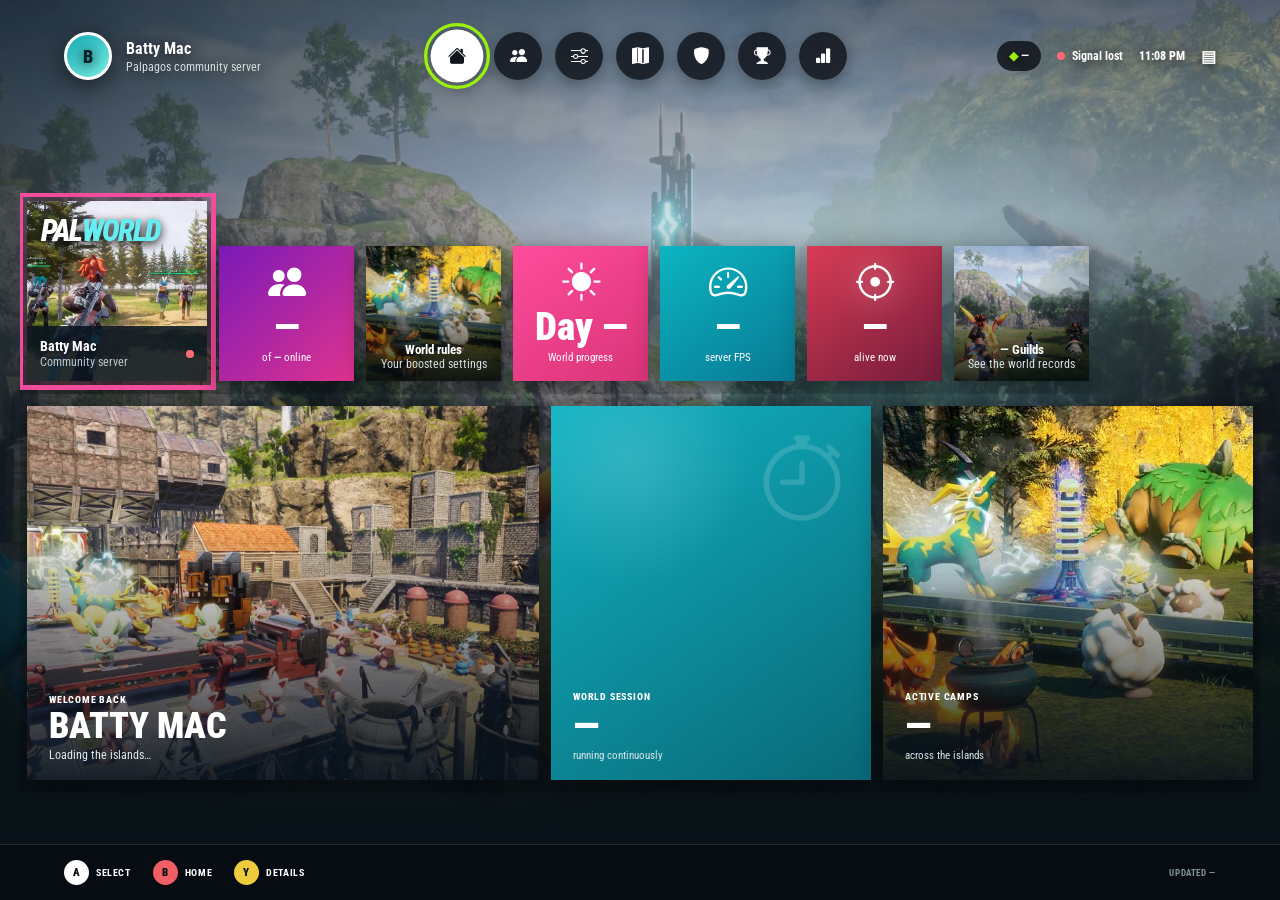
==== commit 5491046e: "Switch sitewide typography from Barlow Condensed/Nunito to Roboto Condensed" ====
--- a/index.html
+++ b/index.html
@@ -6,7 +6,7 @@
   <meta name="theme-color" content="#07151c">
   <title>Batty Mac · Palworld Server Dashboard</title>
   <link rel="stylesheet" href="https://cdn.jsdelivr.net/npm/bootstrap-icons@1.13.1/font/bootstrap-icons.min.css">
-  <link rel="stylesheet" href="concept-launcher.css?v=30">
+  <link rel="stylesheet" href="concept-launcher.css?v=34">
 </head>
 <body>
   <div class="wallpaper" aria-hidden="true"></div>
@@ -231,7 +231,7 @@
           </details>
         </section>
       </div>
-      <footer class="pal-inspector-controls"><span><kbd>A</kbd> Change partner rank</span><span><kbd>Y</kbd> Maxed comparison</span><span><kbd>B</kbd> Close</span></footer>
+      <footer class="pal-inspector-controls"><span><kbd>A</kbd> Change partner rank</span><span><kbd>Y</kbd> Maxed comparison</span><button type="button" class="pal-inspector-controls-close" data-pal-close><kbd>B</kbd> Close</button></footer>
     </article>
   </div>
 
@@ -242,6 +242,6 @@
     <small>UPDATED <b data-field="updated">—</b></small>
   </footer>
 
-  <script src="concept.js?v=28"></script>
+  <script src="concept.js?v=31"></script>
 </body>
 </html>
--- a/concept-launcher.css
+++ b/concept-launcher.css
@@ -1,6 +1,6 @@
-@import url("https://fonts.googleapis.com/css2?family=Barlow+Condensed:wght@600;700;800;900&family=Nunito:wght@600;700;800;900&display=swap");
-
-:root{color-scheme:dark;--ink:#fff;--muted:#cad5d9;--aqua:#66edf1;--green:#9bf00b;--pink:#f24d9c;--purple:#6449cb;--glass:#101a21b8;--dark:#071117;font-family:"Nunito","Segoe UI",sans-serif}
+@import url("https://fonts.googleapis.com/css2?family=Roboto+Condensed:wght@400;600;700;800;900&display=swap");
+
+:root{color-scheme:dark;--ink:#fff;--muted:#cad5d9;--aqua:#66edf1;--green:#9bf00b;--pink:#f24d9c;--purple:#6449cb;--glass:#101a21b8;--dark:#071117;font-family:"Roboto Condensed","Arial Narrow",sans-serif}
 *{box-sizing:border-box}html{scroll-behavior:smooth}body{min-width:320px;margin:0;background:#071117;color:var(--ink)}a{color:inherit;text-decoration:none}
 .wallpaper{position:fixed;z-index:-2;inset:0;background:linear-gradient(180deg,#0610167a 0,#07101720 24%,#071017a8 60%,#071117 92%),linear-gradient(90deg,#0410158f,transparent 48%),url("official-adventure-hd.jpg") center 38%/cover no-repeat}
 .wallpaper:after{content:"";position:absolute;inset:0;background:radial-gradient(circle at 70% 40%,#69dbe72e,transparent 31%),linear-gradient(0deg,#071117 0,transparent 28%)}
@@ -14,18 +14,18 @@
 main{width:min(1540px,calc(100% - 40px));margin:clamp(90px,14vh,165px) auto 0}.dashboard-row{display:flex;align-items:end;gap:12px;overflow-x:auto;overflow-y:hidden;padding:8px 7px 13px;scrollbar-width:none}.dashboard-row::-webkit-scrollbar{display:none}
 .home-tile{position:relative;flex:0 0 148px;width:148px;height:148px;overflow:hidden;background:#2a3240;box-shadow:0 8px 24px #0007;transition:transform .16s ease,filter .16s ease,outline-color .16s ease}.home-tile:hover,.home-tile:focus-visible{z-index:3;transform:translateY(-8px) scale(1.025);filter:brightness(1.08);outline:4px solid #fff;outline-offset:3px}
 .selected-tile{flex-basis:210px;width:210px;height:210px;overflow:visible;background:#11202a;outline:5px solid var(--pink);outline-offset:4px;box-shadow:0 0 0 9px #f24d9c26,0 12px 36px #0009}.selected-tile:after{content:"";position:absolute;z-index:-1;inset:-18px;border:2px solid #f24d9c2e;clip-path:polygon(0 12%,100% 0,91% 100%,7% 93%)}.selected-tile>img,.image-tile>img{width:100%;height:100%;object-fit:cover}.selected-tile>img{filter:saturate(1.12)}.selected-tile:before{content:"";position:absolute;inset:0;background:linear-gradient(0deg,#08131be8 0,transparent 62%)}
-.game-logo{position:absolute;left:14px;top:18px;display:flex;align-items:baseline;filter:drop-shadow(0 3px 5px #000)}.game-logo span,.game-logo b{font:900 1.9rem/.8 "Barlow Condensed","Arial Narrow",sans-serif;font-style:italic;letter-spacing:-.06em}.game-logo b{color:var(--aqua)}.tile-caption{position:absolute;left:0;right:0;bottom:0;display:flex;align-items:center;justify-content:space-between;padding:12px 13px;background:#07131ddd}.tile-caption>span{display:flex;flex-direction:column}.tile-caption b{font-size:.9rem}.tile-caption small{color:#b9cbd1;font-size:.73rem}.tile-caption>i{width:8px;height:8px;border-radius:50%;background:#ff6c7a}.tile-caption>i.is-online{background:var(--green);box-shadow:0 0 10px var(--green)}
-.live-tile,.day-tile,.fps-tile{display:flex;flex-direction:column;align-items:center;justify-content:center;text-align:center}.live-tile{background:linear-gradient(135deg,#7b19b8,#df338e)}.day-tile{background:linear-gradient(145deg,#ff4c9b,#d93478)}.fps-tile{background:linear-gradient(145deg,#0cb5c2,#087993)}.tile-icon{font-size:2.4rem;line-height:1}.home-tile>strong{margin-top:9px;font:900 2.45rem/.8 "Barlow Condensed","Arial Narrow",sans-serif}.home-tile>span:last-child{margin-top:8px;font-size:.68rem}.home-tile i{font-style:normal}.image-tile:after{content:"";position:absolute;inset:0;background:linear-gradient(0deg,#050c10e6,transparent 70%)}.image-tile>span{position:absolute;z-index:1;left:11px;right:11px;bottom:10px;display:flex;flex-direction:column;margin:0}.image-tile b{font-size:.82rem}.image-tile small{color:#d4e0e4;font-size:.73rem}.world-tile img{filter:saturate(1.15)}.guild-shortcut img{object-position:56% center}
-
-.feature-row{align-items:stretch;margin-top:4px}.feature-tile{position:relative;flex:1 0 250px;min-height:190px;overflow:hidden;box-shadow:0 9px 25px #0007}.feature-tile img{width:100%;height:100%;object-fit:cover}.feature-tile:after{content:"";position:absolute;inset:0;background:linear-gradient(0deg,#07121ce8 0,transparent 68%)}.feature-tile>div:not(.feature-symbol){position:absolute;z-index:1;left:22px;right:22px;bottom:18px}.feature-tile small{font:800 .62rem "Barlow Condensed","Arial Narrow",sans-serif;letter-spacing:.08em}.feature-tile h1{margin:3px 0 0;font:900 2.7rem/.9 "Barlow Condensed","Arial Narrow",sans-serif;text-transform:uppercase}.feature-tile p{max-width:460px;margin:6px 0 0;color:#e1eaed;font-size:.72rem}.welcome-feature{flex-grow:1.35}.welcome-feature img{object-position:center 57%}.uptime-feature{max-width:320px;background:linear-gradient(145deg,#11b3c4,#096876)}.uptime-feature:after{background:radial-gradient(circle at 25% 15%,#ffffff25,transparent 30%)}.uptime-feature>div:not(.feature-symbol),.base-feature>div{display:flex;flex-direction:column}.uptime-feature strong,.base-feature strong{font:900 2.5rem "Barlow Condensed","Arial Narrow",sans-serif}.uptime-feature span,.base-feature span{color:#d7e5e8;font-size:.66rem}.feature-symbol{position:absolute;right:25px;top:22px;color:#ffffff26;font-size:5.5rem}.base-feature{max-width:370px}.base-feature img{filter:saturate(1.15)}.base-feature>div{position:absolute}
-
-.content-shelf{margin-top:90px;padding:30px;background:#08141bea;border:1px solid #ffffff1f;box-shadow:0 20px 60px #0006;backdrop-filter:blur(17px)}.content-shelf>header{display:flex;align-items:end;justify-content:space-between;margin-bottom:22px}.content-shelf>header small{color:var(--aqua);font:800 .65rem "Barlow Condensed","Arial Narrow",sans-serif;letter-spacing:.08em}.content-shelf h2{margin:3px 0 0;font:900 clamp(2rem,4vw,4rem)/.9 "Barlow Condensed","Arial Narrow",sans-serif;text-transform:uppercase}.content-shelf>header>span{display:flex;align-items:center;gap:8px;color:#b8c8ce;font-size:.65rem}kbd{display:inline-grid;place-items:center;min-width:25px;height:25px;padding:0;border:0;border-radius:50%;background:#fff;color:#091319;font:900 .7rem "Nunito";box-shadow:none}
-.modifier-grid{display:grid;grid-template-columns:repeat(4,1fr);gap:9px}.concept-highlight{position:relative;min-height:150px;padding:19px;overflow:hidden;background:linear-gradient(145deg,#173b48,#0a2631);border-bottom:4px solid var(--aqua)}.concept-highlight:nth-child(4n+2){background:linear-gradient(145deg,#802c8e,#4a1d67);border-color:#ef65bd}.concept-highlight:nth-child(4n+3){background:linear-gradient(145deg,#9f5d16,#6f3e09);border-color:var(--gold)}.concept-highlight:nth-child(4n+4){background:linear-gradient(145deg,#457817,#244f09);border-color:var(--green)}.concept-highlight:after{content:"";position:absolute;right:-30px;top:-45px;width:110px;height:110px;border:23px solid #ffffff0b;border-radius:50%}.concept-highlight strong{display:block;font:900 2.9rem/.85 "Barlow Condensed","Arial Narrow",sans-serif}.concept-highlight span{display:block;margin-top:26px;font-size:.8rem;font-weight:900;text-transform:uppercase}.concept-highlight small{display:block;margin-top:4px;color:#d4e1e5;font-size:.62rem}
+.game-logo{position:absolute;left:14px;top:18px;display:flex;align-items:baseline;filter:drop-shadow(0 3px 5px #000)}.game-logo span,.game-logo b{font:900 1.9rem/.8 "Roboto Condensed","Arial Narrow",sans-serif;font-style:italic;letter-spacing:-.06em}.game-logo b{color:var(--aqua)}.tile-caption{position:absolute;left:0;right:0;bottom:0;display:flex;align-items:center;justify-content:space-between;padding:12px 13px;background:#07131ddd}.tile-caption>span{display:flex;flex-direction:column}.tile-caption b{font-size:.9rem}.tile-caption small{color:#b9cbd1;font-size:.73rem}.tile-caption>i{width:8px;height:8px;border-radius:50%;background:#ff6c7a}.tile-caption>i.is-online{background:var(--green);box-shadow:0 0 10px var(--green)}
+.live-tile,.day-tile,.fps-tile{display:flex;flex-direction:column;align-items:center;justify-content:center;text-align:center}.live-tile{background:linear-gradient(135deg,#7b19b8,#df338e)}.day-tile{background:linear-gradient(145deg,#ff4c9b,#d93478)}.fps-tile{background:linear-gradient(145deg,#0cb5c2,#087993)}.tile-icon{font-size:2.4rem;line-height:1}.home-tile>strong{margin-top:9px;font:900 2.45rem/.8 "Roboto Condensed","Arial Narrow",sans-serif}.home-tile>span:last-child{margin-top:8px;font-size:.68rem}.home-tile i{font-style:normal}.image-tile:after{content:"";position:absolute;inset:0;background:linear-gradient(0deg,#050c10e6,transparent 70%)}.image-tile>span{position:absolute;z-index:1;left:11px;right:11px;bottom:10px;display:flex;flex-direction:column;margin:0}.image-tile b{font-size:.82rem}.image-tile small{color:#d4e0e4;font-size:.73rem}.world-tile img{filter:saturate(1.15)}.guild-shortcut img{object-position:56% center}
+
+.feature-row{align-items:stretch;margin-top:4px}.feature-tile{position:relative;flex:1 0 250px;min-height:190px;overflow:hidden;box-shadow:0 9px 25px #0007}.feature-tile img{width:100%;height:100%;object-fit:cover}.feature-tile:after{content:"";position:absolute;inset:0;background:linear-gradient(0deg,#07121ce8 0,transparent 68%)}.feature-tile>div:not(.feature-symbol){position:absolute;z-index:1;left:22px;right:22px;bottom:18px}.feature-tile small{font:800 .62rem "Roboto Condensed","Arial Narrow",sans-serif;letter-spacing:.08em}.feature-tile h1{margin:3px 0 0;font:900 2.7rem/.9 "Roboto Condensed","Arial Narrow",sans-serif;text-transform:uppercase}.feature-tile p{max-width:460px;margin:6px 0 0;color:#e1eaed;font-size:.72rem}.welcome-feature{flex-grow:1.35}.welcome-feature img{object-position:center 57%}.uptime-feature{max-width:320px;background:linear-gradient(145deg,#11b3c4,#096876)}.uptime-feature:after{background:radial-gradient(circle at 25% 15%,#ffffff25,transparent 30%)}.uptime-feature>div:not(.feature-symbol),.base-feature>div{display:flex;flex-direction:column}.uptime-feature strong,.base-feature strong{font:900 2.5rem "Roboto Condensed","Arial Narrow",sans-serif}.uptime-feature span,.base-feature span{color:#d7e5e8;font-size:.66rem}.feature-symbol{position:absolute;right:25px;top:22px;color:#ffffff26;font-size:5.5rem}.base-feature{max-width:370px}.base-feature img{filter:saturate(1.15)}.base-feature>div{position:absolute}
+
+.content-shelf{margin-top:90px;padding:30px;background:#08141bea;border:1px solid #ffffff1f;box-shadow:0 20px 60px #0006;backdrop-filter:blur(17px)}.content-shelf>header{display:flex;align-items:end;justify-content:space-between;margin-bottom:22px}.content-shelf>header small{color:var(--aqua);font:800 .65rem "Roboto Condensed","Arial Narrow",sans-serif;letter-spacing:.08em}.content-shelf h2{margin:3px 0 0;font:900 clamp(2rem,4vw,4rem)/.9 "Roboto Condensed","Arial Narrow",sans-serif;text-transform:uppercase}.content-shelf>header>span{display:flex;align-items:center;gap:8px;color:#b8c8ce;font-size:.65rem}kbd{display:inline-grid;place-items:center;min-width:25px;height:25px;padding:0;border:0;border-radius:50%;background:#fff;color:#091319;font:900 .7rem "Roboto Condensed";box-shadow:none}
+.modifier-grid{display:grid;grid-template-columns:repeat(4,1fr);gap:9px}.concept-highlight{position:relative;min-height:150px;padding:19px;overflow:hidden;background:linear-gradient(145deg,#173b48,#0a2631);border-bottom:4px solid var(--aqua)}.concept-highlight:nth-child(4n+2){background:linear-gradient(145deg,#802c8e,#4a1d67);border-color:#ef65bd}.concept-highlight:nth-child(4n+3){background:linear-gradient(145deg,#9f5d16,#6f3e09);border-color:var(--gold)}.concept-highlight:nth-child(4n+4){background:linear-gradient(145deg,#457817,#244f09);border-color:var(--green)}.concept-highlight:after{content:"";position:absolute;right:-30px;top:-45px;width:110px;height:110px;border:23px solid #ffffff0b;border-radius:50%}.concept-highlight strong{display:block;font:900 2.9rem/.85 "Roboto Condensed","Arial Narrow",sans-serif}.concept-highlight span{display:block;margin-top:26px;font-size:.8rem;font-weight:900;text-transform:uppercase}.concept-highlight small{display:block;margin-top:4px;color:#d4e1e5;font-size:.62rem}
 
 .two-shelves{display:grid;grid-template-columns:.72fr 1.28fr;gap:16px;margin-bottom:130px}.two-shelves .content-shelf{margin-top:16px}.party-list{display:grid;gap:8px;margin:0;padding:0;list-style:none}.party-list li{display:flex;align-items:center;gap:13px;padding:10px;background:#13242dd1;border-left:3px solid var(--green)}.party-list li>span{display:grid;place-items:center;width:37px;height:37px;border-radius:50%;background:linear-gradient(145deg,#82f8ed,#1ca5b5);color:#06222a;font-weight:900}.party-list strong{font-size:.8rem}.live-label{color:var(--green)!important;font-weight:900}.live-label i{display:inline-block}
-.guild-grid{display:grid;grid-template-columns:repeat(2,1fr);gap:8px}.concept-guild{position:relative;min-height:145px;padding:17px;overflow:hidden;background:linear-gradient(135deg,#162e39,#0b202a);border:1px solid #ffffff12}.concept-guild:after{content:"";position:absolute;right:-40px;bottom:-55px;width:120px;height:120px;border:24px solid #ffffff08;border-radius:50%}.concept-guild h3{position:relative;z-index:1;margin:0 0 14px;font:900 1.2rem "Barlow Condensed","Arial Narrow",sans-serif;text-transform:uppercase}.concept-seal{position:relative;z-index:1;display:flex;align-items:center;gap:10px}.concept-seal>b{display:grid;place-items:center;width:36px;height:36px;border:2px solid var(--aqua);border-radius:50%;color:var(--aqua)}.concept-seal span strong,.concept-seal span small{display:block}.concept-seal span strong{font-size:.72rem}.concept-seal span small,.concept-guild p{color:#aebfc6;font-size:.76rem}.concept-guild p{position:relative;z-index:1;margin:10px 0 0}
-
-.controller-bar{position:fixed;z-index:20;left:0;right:0;bottom:0;display:flex;align-items:center;gap:22px;min-height:56px;padding:10px clamp(20px,5vw,88px);background:#080d12e8;border-top:1px solid #ffffff20;backdrop-filter:blur(15px);font:700 .65rem "Barlow Condensed","Arial Narrow",sans-serif;letter-spacing:.06em;text-transform:uppercase}.controller-bar span{display:flex;align-items:center;gap:7px}.controller-bar span:nth-child(2) kbd{background:#ef5e64}.controller-bar span:nth-child(3) kbd{background:#efcc3d}.controller-bar small{margin-left:auto;color:#82939b}
+.guild-grid{display:grid;grid-template-columns:repeat(2,1fr);gap:8px}.concept-guild{position:relative;min-height:145px;padding:17px;overflow:hidden;background:linear-gradient(135deg,#162e39,#0b202a);border:1px solid #ffffff12}.concept-guild:after{content:"";position:absolute;right:-40px;bottom:-55px;width:120px;height:120px;border:24px solid #ffffff08;border-radius:50%}.concept-guild h3{position:relative;z-index:1;margin:0 0 14px;font:900 1.2rem "Roboto Condensed","Arial Narrow",sans-serif;text-transform:uppercase}.concept-seal{position:relative;z-index:1;display:flex;align-items:center;gap:10px}.concept-seal>b{display:grid;place-items:center;width:36px;height:36px;border:2px solid var(--aqua);border-radius:50%;color:var(--aqua)}.concept-seal span strong,.concept-seal span small{display:block}.concept-seal span strong{font-size:.72rem}.concept-seal span small,.concept-guild p{color:#aebfc6;font-size:.76rem}.concept-guild p{position:relative;z-index:1;margin:10px 0 0}
+
+.controller-bar{position:fixed;z-index:20;left:0;right:0;bottom:0;display:flex;align-items:center;gap:22px;min-height:56px;padding:10px clamp(20px,5vw,88px);background:#080d12e8;border-top:1px solid #ffffff20;backdrop-filter:blur(15px);font:700 .65rem "Roboto Condensed","Arial Narrow",sans-serif;letter-spacing:.06em;text-transform:uppercase}.controller-bar span{display:flex;align-items:center;gap:7px}.controller-bar span:nth-child(2) kbd{background:#ef5e64}.controller-bar span:nth-child(3) kbd{background:#efcc3d}.controller-bar small{margin-left:auto;color:#82939b}
 
 @media(max-width:1000px){.home-bar{grid-template-columns:1fr auto}.system-icons{grid-row:2;grid-column:1/-1;justify-content:center;margin-top:18px}.system-status{grid-column:2}.connection{display:none}main{margin-top:clamp(60px,11vh,110px)}.two-shelves{grid-template-columns:1fr}.modifier-grid{grid-template-columns:repeat(2,1fr)}.uptime-feature,.base-feature{max-width:none}.feature-tile{flex-basis:280px}}
 @media(max-width:660px){.home-bar{min-height:80px;padding:13px 16px}.account small,.achievement,.menu-mark{display:none}.gamerpic{width:38px;height:38px}.system-icons{position:absolute;top:73px;left:0;right:0;margin:0}.system-icons a{width:39px;height:39px}.system-status{gap:8px}.system-status time{font-size:.68rem}main{width:calc(100% - 18px);margin-top:95px}.dashboard-row{gap:9px}.home-tile{flex-basis:118px;width:118px;height:118px}.selected-tile{flex-basis:165px;width:165px;height:165px}.game-logo span,.game-logo b{font-size:1.45rem}.feature-tile{flex-basis:260px;min-height:165px}.content-shelf{margin-top:55px;padding:19px 14px}.content-shelf>header{align-items:start}.content-shelf>header>span{display:none}.modifier-grid{gap:6px}.concept-highlight{min-height:125px;padding:15px}.concept-highlight strong{font-size:2.25rem}.concept-highlight span{margin-top:19px;font-size:.68rem}.guild-grid{grid-template-columns:1fr}.two-shelves{gap:0;margin-bottom:90px}.two-shelves .content-shelf{margin-top:10px}.controller-bar{gap:12px;padding:9px 14px}.controller-bar small{display:none}}
@@ -42,7 +42,7 @@
 .content-screen{min-height:520px;margin-top:0;margin-bottom:120px}
 .screen-intro{max-width:680px;margin:-5px 0 27px;color:#c6d4d9;font-size:.82rem;line-height:1.65}
 .party-shelf,.guild-shelf,.details-screen{max-width:1100px;margin-right:auto;margin-left:auto}
-.controller-bar button{display:flex;align-items:center;gap:7px;padding:0;border:0;background:transparent;color:#fff;font:700 .65rem "Barlow Condensed","Arial Narrow",sans-serif;letter-spacing:.06em;text-transform:uppercase;cursor:pointer}
+.controller-bar button{display:flex;align-items:center;gap:7px;padding:0;border:0;background:transparent;color:#fff;font:700 .65rem "Roboto Condensed","Arial Narrow",sans-serif;letter-spacing:.06em;text-transform:uppercase;cursor:pointer}
 .controller-bar button kbd{background:#ef5e64}
 
 /* Settings artwork — one motif per mechanic */
@@ -69,18 +69,18 @@
 .setting-base-radius{background:radial-gradient(circle at 82% 36%,transparent 0 30px,#ffffff18 31px 33px,transparent 34px 53px,#ffffff10 54px 56px,transparent 57px),linear-gradient(145deg,#087c7b,#064449);border-color:#5bfff1}
 .setting-base-radius .setting-art{color:#b9fff9;transform:none}
 
-.detail-grid{display:grid;grid-template-columns:repeat(3,1fr);gap:10px}.detail-grid article{position:relative;min-height:170px;display:flex;flex-direction:column;justify-content:flex-end;overflow:hidden;padding:21px;background:linear-gradient(145deg,#173b48,#0a2631);border-bottom:4px solid var(--aqua)}.detail-grid article:nth-child(2n){background:linear-gradient(145deg,#4f337e,#2a1c50);border-color:#bb8cff}.detail-grid article:nth-child(3n){background:linear-gradient(145deg,#52731b,#29430d);border-color:var(--green)}.detail-grid article>i{position:absolute;right:18px;top:13px;color:#ffffff26;font-size:4.8rem}.detail-grid small{color:#c7d5da;font:800 .78rem "Barlow Condensed","Arial Narrow",sans-serif;letter-spacing:.08em}.detail-grid strong{margin-top:5px;font:900 2rem "Barlow Condensed","Arial Narrow",sans-serif;text-transform:uppercase}
+.detail-grid{display:grid;grid-template-columns:repeat(3,1fr);gap:10px}.detail-grid article{position:relative;min-height:170px;display:flex;flex-direction:column;justify-content:flex-end;overflow:hidden;padding:21px;background:linear-gradient(145deg,#173b48,#0a2631);border-bottom:4px solid var(--aqua)}.detail-grid article:nth-child(2n){background:linear-gradient(145deg,#4f337e,#2a1c50);border-color:#bb8cff}.detail-grid article:nth-child(3n){background:linear-gradient(145deg,#52731b,#29430d);border-color:var(--green)}.detail-grid article>i{position:absolute;right:18px;top:13px;color:#ffffff26;font-size:4.8rem}.detail-grid small{color:#c7d5da;font:800 .78rem "Roboto Condensed","Arial Narrow",sans-serif;letter-spacing:.08em}.detail-grid strong{margin-top:5px;font:900 2rem "Roboto Condensed","Arial Narrow",sans-serif;text-transform:uppercase}
 
 @media(max-width:1000px){.system-icons button{width:39px;height:39px}.detail-grid{grid-template-columns:repeat(2,1fr)}}
 @media(max-width:660px){.content-screen{min-height:440px;margin-bottom:90px}.detail-grid{grid-template-columns:1fr 1fr}.detail-grid article{min-height:135px;padding:15px}.detail-grid article>i{font-size:3.8rem}.detail-grid strong{font-size:1.45rem}.concept-highlight .setting-art{font-size:5.4rem}}
 @media(max-width:420px){.system-icons button{width:37px;height:37px}.detail-grid{grid-template-columns:1fr}.detail-grid article{min-height:125px}}
 
 /* Players: online and previously seen */
-.people-columns{display:grid;grid-template-columns:1fr 1fr;gap:14px}.people-columns>section{min-height:330px;padding:22px;background:#0e2029c9;border-top:4px solid var(--green)}.people-columns>section.offline-section{border-color:#77868d;background:#111c22d6}.people-columns h3,.overkill-columns h3{display:flex;align-items:center;gap:9px;margin:0 0 18px;font:800 1rem "Barlow Condensed","Arial Narrow",sans-serif;letter-spacing:.05em;text-transform:uppercase}.people-columns h3 i{color:var(--green)}.offline-section h3 i{color:#a7b3b8}
+.people-columns{display:grid;grid-template-columns:1fr 1fr;gap:14px}.people-columns>section{min-height:330px;padding:22px;background:#0e2029c9;border-top:4px solid var(--green)}.people-columns>section.offline-section{border-color:#77868d;background:#111c22d6}.people-columns h3,.overkill-columns h3{display:flex;align-items:center;gap:9px;margin:0 0 18px;font:800 1rem "Roboto Condensed","Arial Narrow",sans-serif;letter-spacing:.05em;text-transform:uppercase}.people-columns h3 i{color:var(--green)}.offline-section h3 i{color:#a7b3b8}
 .recent-list{display:grid;gap:8px;margin:0;padding:0;list-style:none}.recent-list li{display:flex;align-items:center;justify-content:space-between;gap:15px;min-height:57px;padding:11px 14px;background:#0a151bc9;border-left:3px solid #718087}.recent-list strong{font-size:.8rem}.recent-list span{color:#a4b2b8;font-size:.65rem;white-space:nowrap}
 
 /* Achievements inferred from the sanitized guild snapshot */
-.achievement-grid{display:grid;grid-template-columns:repeat(3,1fr);gap:10px}.achievement-card{position:relative;display:flex;align-items:center;gap:17px;min-height:160px;overflow:hidden;padding:21px;background:linear-gradient(145deg,#173b48,#0a2631);border-bottom:4px solid var(--aqua)}.achievement-card:after{content:"";position:absolute;right:-42px;top:-52px;width:130px;height:130px;border:25px solid #ffffff0a;transform:rotate(24deg)}.achievement-card>i{position:relative;z-index:1;display:grid;place-items:center;flex:0 0 62px;width:62px;height:62px;border:2px solid #b6fbff;border-radius:50%;color:#b6fbff;font-size:1.7rem;box-shadow:0 0 25px #54eaf12a}.achievement-card>div{position:relative;z-index:1}.achievement-card small{color:#9edce1;font:800 .75rem "Barlow Condensed","Arial Narrow",sans-serif;letter-spacing:.08em;text-transform:uppercase}.achievement-card h3{margin:4px 0;font:900 1.35rem "Barlow Condensed","Arial Narrow",sans-serif;text-transform:uppercase}.achievement-card p{margin:0;color:#c5d6da;font-size:.65rem;line-height:1.45}.achievement-card.rank-3{background:linear-gradient(145deg,#4a347c,#281d4d);border-color:#b88cff}.achievement-card.rank-4{background:linear-gradient(145deg,#8a4f14,#472807);border-color:#ffc35a}.achievement-card.rank-5{background:linear-gradient(145deg,#896f0f,#413306);border-color:#fff06b}.achievement-card.rank-5>i{border-color:#fff06b;color:#fff06b}
+.achievement-grid{display:grid;grid-template-columns:repeat(3,1fr);gap:10px}.achievement-card{position:relative;display:flex;align-items:center;gap:17px;min-height:160px;overflow:hidden;padding:21px;background:linear-gradient(145deg,#173b48,#0a2631);border-bottom:4px solid var(--aqua)}.achievement-card:after{content:"";position:absolute;right:-42px;top:-52px;width:130px;height:130px;border:25px solid #ffffff0a;transform:rotate(24deg)}.achievement-card>i{position:relative;z-index:1;display:grid;place-items:center;flex:0 0 62px;width:62px;height:62px;border:2px solid #b6fbff;border-radius:50%;color:#b6fbff;font-size:1.7rem;box-shadow:0 0 25px #54eaf12a}.achievement-card>div{position:relative;z-index:1}.achievement-card small{color:#9edce1;font:800 .75rem "Roboto Condensed","Arial Narrow",sans-serif;letter-spacing:.08em;text-transform:uppercase}.achievement-card h3{margin:4px 0;font:900 1.35rem "Roboto Condensed","Arial Narrow",sans-serif;text-transform:uppercase}.achievement-card p{margin:0;color:#c5d6da;font-size:.65rem;line-height:1.45}.achievement-card.rank-3{background:linear-gradient(145deg,#4a347c,#281d4d);border-color:#b88cff}.achievement-card.rank-4{background:linear-gradient(145deg,#8a4f14,#472807);border-color:#ffc35a}.achievement-card.rank-5{background:linear-gradient(145deg,#896f0f,#413306);border-color:#fff06b}.achievement-card.rank-5>i{border-color:#fff06b;color:#fff06b}
 
 /* Data Overload */
 .overkill-screen{max-width:1380px}.overkill-columns{display:grid;grid-template-columns:1fr 1fr;gap:12px;margin-top:14px}.overkill-columns>section{padding:21px;background:#0c1b23d9;border:1px solid #ffffff17}.overkill-columns h3 i{color:var(--aqua)}.configuration-panel{grid-column:1/-1}.data-list{display:grid}.data-list>div{display:grid;grid-template-columns:minmax(140px,1fr) minmax(120px,1.25fr);gap:15px;padding:9px 2px;border-top:1px solid #ffffff14}.data-list span{overflow-wrap:anywhere;color:#9eb0b8;font-size:.64rem}.data-list strong{overflow-wrap:anywhere;text-align:right;font-size:.68rem}.configuration-list{grid-template-columns:1fr 1fr;column-gap:28px}.configuration-list>div{grid-template-columns:minmax(150px,1.5fr) minmax(90px,1fr)}
@@ -90,8 +90,9 @@
 
 /* Boss Radar */
 .boss-tile{display:flex;flex-direction:column;align-items:center;justify-content:center;text-align:center;background:linear-gradient(145deg,#d93b54,#721c3b)}.boss-tile .tile-icon{filter:drop-shadow(0 0 16px #ffadc1)}
-.boss-screen{max-width:1460px}.boss-layout{max-width:860px;margin:0 auto}.boss-roster{background:#07151ddb;border:1px solid #ffffff19;box-shadow:0 12px 34px #0005;padding:15px}.boss-roster-head{min-height:72px;display:flex;align-items:center;justify-content:space-between;gap:18px;margin:-15px -15px 15px;padding:14px 18px;border-bottom:1px solid #ffffff15}.boss-roster-head>div:first-child{display:flex;flex-direction:column}.boss-roster-head small{color:#78ded0;font:800 .75rem "Barlow Condensed","Arial Narrow",sans-serif;letter-spacing:.08em}.boss-roster-head strong{margin-top:3px;font:900 1.05rem "Barlow Condensed","Arial Narrow",sans-serif;text-transform:uppercase}.boss-legend{display:flex;flex-wrap:wrap;justify-content:flex-end;gap:13px;color:#b8c8ce;font-size:.75rem;text-transform:uppercase}.boss-legend span{display:flex;align-items:center;gap:5px}.boss-legend i{width:8px;height:8px;border-radius:50%}.boss-legend .alive{background:#9bf00b;box-shadow:0 0 9px #9bf00b}.boss-legend .down{background:#ff566f}
-.boss-summary{display:grid;grid-template-columns:repeat(3,1fr);gap:6px;margin-bottom:12px}.boss-summary article{min-height:78px;display:flex;flex-direction:column;justify-content:end;padding:10px;background:#122731;border-top:3px solid #80929a}.boss-summary article.alive{border-color:#9bf00b}.boss-summary article.down{border-color:#ff566f}.boss-summary strong{font:900 1.6rem "Barlow Condensed","Arial Narrow",sans-serif}.boss-summary span{color:#aebdc3;font-size:.70rem;text-transform:uppercase}.boss-list{display:grid;grid-template-columns:1fr 1fr;gap:7px;padding-right:2px;scrollbar-color:#45616b transparent}.boss-card{display:grid;grid-template-columns:42px minmax(0,1fr) auto;align-items:center;gap:10px;width:100%;min-height:74px;padding:9px 11px;border:1px solid #ffffff0f;background:#0d2029;color:#fff;text-align:left;cursor:pointer}.boss-card:hover,.boss-card:focus-visible,.boss-card.is-selected{background:#173442;border-color:#70d6cf}.boss-card>.boss-state-icon{display:grid;place-items:center;width:38px;height:38px;border-radius:50%;background:#1d333d;color:#87979e}.boss-card.status-alive>.boss-state-icon{background:#263d17;color:#9bf00b}.boss-card.status-down>.boss-state-icon{background:#481d29;color:#ff6e83}.boss-card-copy{min-width:0;display:flex;flex-direction:column}.boss-card-copy strong{overflow:hidden;text-overflow:ellipsis;white-space:nowrap;font:900 .83rem "Barlow Condensed","Arial Narrow",sans-serif;text-transform:uppercase}.boss-card-copy small{margin-top:2px;color:#9fb0b7;font-size:.73rem}.boss-card-time{display:flex;flex-direction:column;align-items:end}.boss-card-time strong{font:900 .88rem "Barlow Condensed","Arial Narrow",sans-serif;white-space:nowrap}.boss-card-time small{color:#91a2a9;font-size:.66rem;text-transform:uppercase}.boss-list-empty{grid-column:1/-1;padding:24px 14px;color:#9fb0b7;text-align:center;font-size:.65rem;line-height:1.55}.boss-privacy{display:flex;align-items:center;gap:8px;margin:13px 0 0;color:#9eb1b8;font-size:.77rem}.boss-privacy i{color:#65d9cd}.live-label [data-boss-signal]{display:inline-block;width:8px;height:8px;border-radius:50%;background:#80929a}.live-label [data-boss-signal].is-live{background:#9bf00b;box-shadow:0 0 12px #9bf00b}
+.boss-screen{max-width:1460px}.boss-layout{max-width:860px;margin:0 auto}.boss-roster{background:#07151ddb;border:1px solid #ffffff19;box-shadow:0 12px 34px #0005;padding:15px}.boss-roster-head{min-height:72px;display:flex;align-items:center;justify-content:space-between;gap:18px;margin:-15px -15px 15px;padding:14px 18px;border-bottom:1px solid #ffffff15}.boss-roster-head>div:first-child{display:flex;flex-direction:column}.boss-roster-head small{color:#78ded0;font:800 .75rem "Roboto Condensed","Arial Narrow",sans-serif;letter-spacing:.08em}.boss-roster-head strong{margin-top:3px;font:900 1.05rem "Roboto Condensed","Arial Narrow",sans-serif;text-transform:uppercase}.boss-legend{display:flex;flex-wrap:wrap;justify-content:flex-end;gap:13px;color:#b8c8ce;font-size:.75rem;text-transform:uppercase}.boss-legend span{display:flex;align-items:center;gap:5px}.boss-legend i{width:8px;height:8px;border-radius:50%}.boss-legend .alive{background:#9bf00b;box-shadow:0 0 9px #9bf00b}.boss-legend .down{background:#ff566f}
+.boss-summary{display:grid;grid-template-columns:repeat(3,1fr);gap:6px;margin-bottom:12px}.boss-summary article{min-height:78px;display:flex;flex-direction:column;justify-content:end;padding:10px;background:#122731;border-top:3px solid #80929a}.boss-summary article.alive{border-color:#9bf00b}.boss-summary article.down{border-color:#ff566f}.boss-summary strong{font:900 1.6rem "Roboto Condensed","Arial Narrow",sans-serif}.boss-summary span{color:#aebdc3;font-size:.70rem;text-transform:uppercase}.boss-list{display:grid;grid-template-columns:1fr 1fr;gap:7px;padding-right:2px;scrollbar-color:#45616b transparent}.boss-card{display:grid;grid-template-columns:42px minmax(0,1fr) auto;align-items:center;gap:10px;width:100%;min-height:74px;padding:9px 11px;border:1px solid #ffffff0f;background:#0d2029;color:#fff;text-align:left;text-decoration:none;cursor:pointer}
+.boss-card-link-hint{margin-left:6px;font-size:.7em;opacity:.6}.boss-card:hover,.boss-card:focus-visible,.boss-card.is-selected{background:#173442;border-color:#70d6cf}.boss-card>.boss-state-icon{display:grid;place-items:center;width:38px;height:38px;border-radius:50%;background:#1d333d;color:#87979e}.boss-card.status-alive>.boss-state-icon{background:#263d17;color:#9bf00b}.boss-card.status-down>.boss-state-icon{background:#481d29;color:#ff6e83}.boss-card-copy{min-width:0;display:flex;flex-direction:column}.boss-card-copy strong{overflow:hidden;text-overflow:ellipsis;white-space:nowrap;font:900 .83rem "Roboto Condensed","Arial Narrow",sans-serif;text-transform:uppercase}.boss-card-copy small{margin-top:2px;color:#9fb0b7;font-size:.73rem}.boss-card-time{display:flex;flex-direction:column;align-items:end}.boss-card-time strong{font:900 .88rem "Roboto Condensed","Arial Narrow",sans-serif;white-space:nowrap}.boss-card-time small{color:#91a2a9;font-size:.66rem;text-transform:uppercase}.boss-list-empty{grid-column:1/-1;padding:24px 14px;color:#9fb0b7;text-align:center;font-size:.65rem;line-height:1.55}.boss-privacy{display:flex;align-items:center;gap:8px;margin:13px 0 0;color:#9eb1b8;font-size:.77rem}.boss-privacy i{color:#65d9cd}.live-label [data-boss-signal]{display:inline-block;width:8px;height:8px;border-radius:50%;background:#80929a}.live-label [data-boss-signal].is-live{background:#9bf00b;box-shadow:0 0 12px #9bf00b}
 .boss-face{position:relative;display:block;width:100%;height:100%;border-radius:50%;overflow:visible}.boss-face img{width:100%;height:100%;border-radius:50%;object-fit:cover;display:block}.boss-status-badge{position:absolute;right:-3px;bottom:-3px;width:16px;height:16px;display:grid;place-items:center;border-radius:50%;font-size:.68rem;border:2px solid #07141e;background:#1d333d;color:#87979e}.boss-card.status-alive .boss-status-badge{background:#193008;color:#9bf00b}.boss-card.status-down .boss-status-badge{background:#3a1319;color:#ff6e83}
 
 @media(max-width:660px){.boss-roster-head{align-items:start;flex-direction:column;margin:-10px -10px 12px}.boss-legend{justify-content:flex-start}.boss-list{grid-template-columns:1fr}.boss-roster{padding:10px}.boss-card{min-height:68px}.boss-privacy{align-items:start;line-height:1.45}}
@@ -113,7 +114,7 @@
 /* World settings: the mechanic name carries the same visual weight as its rate. */
 .concept-highlight{min-height:182px;display:flex;flex-direction:column;justify-content:flex-end}
 .concept-highlight strong,.concept-highlight span{
-  font:900 clamp(2rem,3vw,2.9rem)/.84 "Barlow Condensed","Arial Narrow",sans-serif;
+  font:900 clamp(2rem,3vw,2.9rem)/.84 "Roboto Condensed","Arial Narrow",sans-serif;
   letter-spacing:-.025em;
   text-transform:uppercase;
 }
@@ -138,9 +139,9 @@
 .player-stats{display:grid;grid-template-columns:repeat(4,minmax(0,1fr));gap:8px;margin:13px 0 0}
 .player-stats div{min-width:0;padding:10px 11px;background:#ffffff0d;border-top:3px solid #57dfe5}
 .player-stats dt{color:#aabac0;font-size:.66rem;font-weight:900;letter-spacing:.08em;text-transform:uppercase}
-.player-stats dd{overflow:hidden;margin:3px 0 0;font:800 .82rem "Nunito";text-overflow:ellipsis;white-space:nowrap}
+.player-stats dd{overflow:hidden;margin:3px 0 0;font:800 .82rem "Roboto Condensed";text-overflow:ellipsis;white-space:nowrap}
 .party-sightings{margin-top:14px}
-.party-sightings>small{display:block;color:#aabac0;font:800 .64rem "Barlow Condensed","Arial Narrow",sans-serif;letter-spacing:.08em;text-transform:uppercase}
+.party-sightings>small{display:block;color:#aabac0;font:800 .64rem "Roboto Condensed","Arial Narrow",sans-serif;letter-spacing:.08em;text-transform:uppercase}
 .pal-chips{display:flex;flex-wrap:wrap;gap:5px;margin-top:5px}
 .pal-chips span{padding:5px 7px;background:#12303a;border:1px solid #5bdde73b;color:#d7fbfd;font-size:.71rem;font-weight:800}
 .pal-chips em{color:#82969e;font-size:.71rem;font-style:normal}
@@ -152,10 +153,10 @@
 .guild-grid{grid-template-columns:1fr;gap:13px}
 .guild-detail-card{padding:21px;background:linear-gradient(145deg,#122b36ed,#07171fed);border:1px solid #ffffff17;border-top:4px solid var(--aqua)}
 .guild-detail-card>header{display:flex;align-items:start;justify-content:space-between;gap:20px}
-.guild-detail-card h3{margin:0;font:900 clamp(1.55rem,3vw,2.3rem)/.9 "Barlow Condensed","Arial Narrow",sans-serif;text-transform:uppercase}
+.guild-detail-card h3{margin:0;font:900 clamp(1.55rem,3vw,2.3rem)/.9 "Roboto Condensed","Arial Narrow",sans-serif;text-transform:uppercase}
 .guild-totals{display:flex;flex-wrap:wrap;justify-content:flex-end;gap:7px}
 .guild-totals>span{display:flex;align-items:baseline;gap:6px;padding:7px 10px;background:#0612198f;border-left:3px solid #64e8eb}
-.guild-totals strong{font:900 1.25rem "Barlow Condensed","Arial Narrow",sans-serif}
+.guild-totals strong{font:900 1.25rem "Roboto Condensed","Arial Narrow",sans-serif}
 .guild-totals small{color:#aebdc3;font-size:.66rem;text-transform:uppercase}
 .guild-overview{display:flex;align-items:center;gap:12px;margin:16px 0;padding:12px;background:#ffffff08}
 .guild-overview>b{display:grid;place-items:center;flex:0 0 39px;width:39px;height:39px;border:2px solid var(--aqua);border-radius:50%;color:var(--aqua)}
@@ -164,7 +165,7 @@
 .guild-overview small{margin-top:2px;color:#aebdc3;font-size:.75rem}
 .guild-detail-columns{display:grid;grid-template-columns:minmax(260px,.75fr) minmax(420px,1.25fr);gap:13px}
 .guild-detail-columns>section{min-width:0;padding:14px;background:#06141bbf;border:1px solid #ffffff0e}
-.guild-detail-columns h4{display:flex;align-items:center;gap:8px;margin:0 0 11px;font:900 .82rem "Barlow Condensed","Arial Narrow",sans-serif;letter-spacing:.06em;text-transform:uppercase}
+.guild-detail-columns h4{display:flex;align-items:center;gap:8px;margin:0 0 11px;font:900 .82rem "Roboto Condensed","Arial Narrow",sans-serif;letter-spacing:.06em;text-transform:uppercase}
 .guild-detail-columns h4 i{color:var(--aqua)}
 .guild-member-list,.guild-base-list{display:grid;gap:7px}
 .guild-member{padding:10px;background:#0e242db8;border-left:3px solid #677980}
@@ -176,7 +177,7 @@
 .guild-base{background:#0e242db8;border-left:3px solid #5edbe2}
 .guild-base summary{display:flex;align-items:center;justify-content:space-between;gap:12px;padding:11px;cursor:pointer;list-style:none}
 .guild-base summary::-webkit-details-marker{display:none}
-.guild-base summary:after{content:"+";color:var(--aqua);font:900 1rem "Barlow Condensed","Arial Narrow",sans-serif}
+.guild-base summary:after{content:"+";color:var(--aqua);font:900 1rem "Roboto Condensed","Arial Narrow",sans-serif}
 .guild-base[open] summary:after{content:"–"}
 .guild-base summary strong{font-size:.7rem}
 .guild-base summary span{margin-left:auto;color:#aebec4;font-size:.72rem}
@@ -193,12 +194,12 @@
 .guild-identity{display:flex;align-items:center;gap:14px;min-width:0}
 .guild-crest{display:grid;place-items:center;flex:0 0 62px;width:62px;height:62px;background:linear-gradient(145deg,#56e6eb,#138b9d);color:#07171d;font-size:1.55rem;box-shadow:0 0 0 3px #fff,0 0 0 6px #9bf00b}
 .guild-identity>div{min-width:0}
-.guild-identity small{color:var(--aqua);font:900 .76rem "Barlow Condensed","Arial Narrow",sans-serif;letter-spacing:.08em;text-transform:uppercase}
-.guild-detail-card h3{overflow:hidden;margin:2px 0 0;font:900 clamp(1.55rem,3vw,2.35rem)/.9 "Barlow Condensed","Arial Narrow",sans-serif;text-overflow:ellipsis;text-transform:uppercase;white-space:nowrap}
+.guild-identity small{color:var(--aqua);font:900 .76rem "Roboto Condensed","Arial Narrow",sans-serif;letter-spacing:.08em;text-transform:uppercase}
+.guild-detail-card h3{overflow:hidden;margin:2px 0 0;font:900 clamp(1.55rem,3vw,2.35rem)/.9 "Roboto Condensed","Arial Narrow",sans-serif;text-overflow:ellipsis;text-transform:uppercase;white-space:nowrap}
 .guild-identity p{margin:5px 0 0;color:#b9cbd0;font-size:.65rem}
 .guild-totals{display:grid;grid-template-columns:repeat(3,minmax(92px,1fr));gap:7px}
 .guild-totals>span{display:flex;flex-direction:column;justify-content:center;min-width:92px;padding:10px 12px;background:#061219b8;border:0;border-bottom:3px solid #64e8eb}
-.guild-totals strong{font:900 1.75rem/.9 "Barlow Condensed","Arial Narrow",sans-serif}
+.guild-totals strong{font:900 1.75rem/.9 "Roboto Condensed","Arial Narrow",sans-serif}
 .guild-totals small{margin-top:5px;color:#aebdc3;font-size:.68rem;font-weight:900;letter-spacing:.04em;text-transform:uppercase}
 .guild-overview{display:flex;align-items:center;gap:12px;margin:0;padding:12px 18px;background:linear-gradient(90deg,#382761,#152633 58%,#0c1920);border-bottom:1px solid #ffffff12}
 .guild-overview>b{display:grid;place-items:center;flex:0 0 38px;width:38px;height:38px;border:2px solid #e8c157;border-radius:50%;color:#ffd86b;background:#191620}
@@ -207,7 +208,7 @@
 .guild-overview small{margin-top:3px;color:#b9c8cd;font-size:.77rem;line-height:1.45}
 .guild-detail-columns{display:grid;grid-template-columns:minmax(360px,.95fr) minmax(470px,1.05fr);gap:10px;padding:10px}
 .guild-detail-columns>section{min-width:0;padding:13px;background:#06141bbf;border:1px solid #ffffff10}
-.guild-detail-columns h4{display:flex;align-items:center;gap:8px;margin:0 0 11px;padding-bottom:9px;border-bottom:3px solid #526973;font:900 .88rem "Barlow Condensed","Arial Narrow",sans-serif;letter-spacing:.07em;text-transform:uppercase}
+.guild-detail-columns h4{display:flex;align-items:center;gap:8px;margin:0 0 11px;padding-bottom:9px;border-bottom:3px solid #526973;font:900 .88rem "Roboto Condensed","Arial Narrow",sans-serif;letter-spacing:.07em;text-transform:uppercase}
 .guild-detail-columns h4 i{color:var(--aqua)}
 .guild-member-list,.guild-base-list{display:grid;gap:9px}
 .guild-member{padding:10px;background:linear-gradient(145deg,#102a34,#091c24);border:1px solid #ffffff12;border-left:4px solid #677980;transition:border-color .16s ease,transform .16s ease}
@@ -282,12 +283,12 @@
 .pal-party-portrait:after{content:"";position:absolute;inset:auto 0 0;height:35%;background:linear-gradient(transparent,#071219b8)}
 .pal-party-portrait>.pal-party-image{position:relative;z-index:1;width:88%;height:88%;object-fit:contain;filter:drop-shadow(0 8px 7px #0009)}
 .pal-party-copy{display:flex;flex-direction:column;min-width:0;padding:8px}
-.pal-party-copy strong,.pal-party-copy small{overflow-wrap:anywhere}
-.pal-party-copy strong{min-height:2.35em;font:900 1rem/1.18 "Nunito";letter-spacing:0;text-transform:none}
+.pal-party-copy strong,.pal-party-copy small{overflow-wrap:break-word}
+.pal-party-copy strong{min-height:2.35em;font:900 1rem/1.18 "Roboto Condensed";letter-spacing:0;text-transform:none}
 .pal-party-subline{display:flex;align-items:center;min-height:1.75em;margin-top:2px}
-.pal-party-subline small{min-width:0;color:#bdd0d5;font:700 .68rem/1.25 "Nunito"}
+.pal-party-subline small{min-width:0;color:#bdd0d5;font:700 .68rem/1.25 "Roboto Condensed"}
 .pal-party-meta{display:flex;align-items:center;justify-content:space-between;gap:4px;margin-top:5px}
-.pal-party-meta>b{flex:0 0 auto;color:#fff;font:900 .78rem "Barlow Condensed","Arial Narrow",sans-serif}
+.pal-party-meta>b{flex:0 0 auto;color:#fff;font:900 .78rem "Roboto Condensed","Arial Narrow",sans-serif}
 
 .pal-element-icons{display:inline-flex;align-items:center;gap:7px;min-height:34px}
 .pal-element-icons.is-compact{min-height:26px;gap:4px}
@@ -300,7 +301,7 @@
 
 .star-rating{display:inline-flex;align-items:center;min-width:0}
 .star-icons{display:inline-flex;align-items:center;gap:5px}
-.star-icons i{display:inline-block;border:0;background:none;font:900 1.55rem/1 "Nunito";font-style:normal}
+.star-icons i{display:inline-block;border:0;background:none;font:900 1.55rem/1 "Roboto Condensed";font-style:normal}
 .star-icons .is-filled{color:#ffd34f;text-shadow:0 0 9px #ffb91f8c}
 .star-icons .is-empty{color:#466a7b;text-shadow:0 0 6px #112d3b}
 .star-rating.is-compact .star-icons{gap:2px}
@@ -317,9 +318,9 @@
 .pal-inspector-back{display:none}
 .pal-inspector-header{position:relative;z-index:1;display:flex;align-items:center;gap:12px;min-height:88px;padding:12px 54px 12px 14px;border-bottom:1px solid #ffffff1f;background:linear-gradient(90deg,#143947e8,#11222de0 58%,transparent)}
 .pal-level-badge{display:flex;flex-direction:column;align-items:center;justify-content:center;flex:0 0 62px;width:62px;height:64px;border-left:4px solid #50e9ef;background:#08141cbd}
-.pal-level-badge small{color:#bdd0d5;font:800 .73rem "Barlow Condensed","Arial Narrow",sans-serif;letter-spacing:.08em}
-.pal-level-badge strong{font:900 2.3rem/.9 "Barlow Condensed","Arial Narrow",sans-serif}
-.pal-inspector-header h2{margin:1px 0 0;font:900 clamp(1.55rem,4vw,2.15rem)/.92 "Barlow Condensed","Arial Narrow",sans-serif;text-transform:uppercase}
+.pal-level-badge small{color:#bdd0d5;font:800 .73rem "Roboto Condensed","Arial Narrow",sans-serif;letter-spacing:.08em}
+.pal-level-badge strong{font:900 2.3rem/.9 "Roboto Condensed","Arial Narrow",sans-serif}
+.pal-inspector-header h2{margin:1px 0 0;font:900 clamp(1.55rem,4vw,2.15rem)/.92 "Roboto Condensed","Arial Narrow",sans-serif;text-transform:uppercase}
 .pal-inspector-header p{display:flex;flex-wrap:wrap;margin:5px 0 0;color:#d3e0e3;font-size:.76rem}
 .pal-stars{min-height:18px;margin-bottom:4px}.pal-stars .star-icons i{font-size:1rem}
 .pal-elements{display:flex;flex-wrap:wrap;margin-top:7px}.pal-elements>.pal-element-icons{gap:6px}.pal-elements .pal-element-icon{width:29px;height:29px;background:#07141bc4;box-shadow:0 0 0 1px #ffffff24}.pal-flag-row span{padding:5px 8px;border:1px solid #ffffff45;background:#284654;color:#fff;font-size:.64rem;font-weight:900;text-transform:uppercase}
@@ -330,12 +331,12 @@
 .pal-inspector-left{grid-row:2}
 .pal-inspector-right{grid-row:3}
 .pal-data-section{padding:10px 11px;background:#07141bbb;border:1px solid #ffffff1c}
-.pal-section-heading{display:flex;align-items:baseline;justify-content:space-between;gap:10px;margin-bottom:8px;padding-bottom:6px;border-bottom:3px solid #70858d;color:#eaf4f6;font:900 .8rem "Barlow Condensed","Arial Narrow",sans-serif;letter-spacing:.06em;text-transform:uppercase}
+.pal-section-heading{display:flex;align-items:baseline;justify-content:space-between;gap:10px;margin-bottom:8px;padding-bottom:6px;border-bottom:3px solid #70858d;color:#eaf4f6;font:900 .8rem "Roboto Condensed","Arial Narrow",sans-serif;letter-spacing:.06em;text-transform:uppercase}
 .pal-section-heading b{color:#fff;font-size:.88rem;letter-spacing:0;text-align:right}
 .pal-section-heading small{color:#a8b9bf;font-size:.68rem}
 .partner-section{border-color:#58e9ef55}.partner-section .pal-section-heading{border-color:#58e9ef}
 .partner-section>p{min-height:0;margin:9px 0 0;color:#e0eaec;font-size:.8rem;line-height:1.45}
-.partner-ranks{display:grid;grid-template-columns:repeat(5,1fr);gap:5px}.partner-ranks button{min-height:34px;border:1px solid #ffffff30;background:#132832;color:#c5d2d6;font:900 .74rem "Barlow Condensed","Arial Narrow",sans-serif;cursor:pointer}.partner-ranks button:hover,.partner-ranks button:focus-visible,.partner-ranks button.is-active{border-color:#fff;background:#33cdd5;color:#061218;outline:none}
+.partner-ranks{display:grid;grid-template-columns:repeat(5,1fr);gap:5px}.partner-ranks button{min-height:34px;border:1px solid #ffffff30;background:#132832;color:#c5d2d6;font:900 .74rem "Roboto Condensed","Arial Narrow",sans-serif;cursor:pointer}.partner-ranks button:hover,.partner-ranks button:focus-visible,.partner-ranks button.is-active{border-color:#fff;background:#33cdd5;color:#061218;outline:none}
 
 .pal-skill-list,.pal-passive-list,.pal-learned-list{display:grid;gap:9px}
 .pal-skill-list article,.pal-passive-list article,.pal-learned-list article{padding:8px 9px;border-left:3px solid #4edce4;background:#10252e}
@@ -351,13 +352,13 @@
 .pal-portrait-aura{position:absolute;width:72%;aspect-ratio:1;border-radius:50%;background:radial-gradient(circle,#61e6ec36 0 17%,#31cbd522 18% 34%,transparent 35%);filter:blur(2px)}
 .pal-inspector-center>img{position:relative;z-index:2;width:min(70%,210px);height:175px;object-fit:contain;filter:drop-shadow(0 16px 16px #000c)}
 .pal-flag-row{position:absolute;z-index:3;left:10px;right:10px;bottom:48px;display:flex;flex-wrap:wrap;justify-content:center;gap:5px}.pal-flag-row span{border-color:#ffd05778;background:#8d551e;color:#fff4ca}
-.maxed-toggle{position:absolute;z-index:4;left:10px;right:10px;bottom:8px;min-height:34px;border:1px solid #ffffff35;background:#0a1b23e8;color:#d9e4e7;font:900 .7rem "Barlow Condensed","Arial Narrow",sans-serif;letter-spacing:.06em;text-transform:uppercase;cursor:pointer}.maxed-toggle i{margin-right:6px;color:#ffd151}.maxed-toggle:hover,.maxed-toggle:focus-visible,.maxed-toggle.is-active{border-color:#9bf00b;background:#29440f;color:#fff;outline:none}
+.maxed-toggle{position:absolute;z-index:4;left:10px;right:10px;bottom:8px;min-height:34px;border:1px solid #ffffff35;background:#0a1b23e8;color:#d9e4e7;font:900 .7rem "Roboto Condensed","Arial Narrow",sans-serif;letter-spacing:.06em;text-transform:uppercase;cursor:pointer}.maxed-toggle i{margin-right:6px;color:#ffd151}.maxed-toggle:hover,.maxed-toggle:focus-visible,.maxed-toggle.is-active{border-color:#9bf00b;background:#29440f;color:#fff;outline:none}
 
 .trust-section .pal-section-heading{border-color:#d17caf}.trust-track{height:11px;overflow:hidden;background:#261826}.trust-track i{display:block;width:0;height:100%;background:linear-gradient(90deg,#dc6eaa,#f5a7d0);box-shadow:0 0 14px #ff7ebf}.trust-section>small{display:block;margin-top:9px;color:#cad5d9;font-size:.72rem}
-.pal-stat-grid,.pal-potential-grid,.pal-soul-grid{display:grid;grid-template-columns:1fr 1fr;gap:6px;margin:0}.pal-stat-grid>div,.pal-potential-grid>div,.pal-soul-grid>div{padding:8px;background:#10252e;border-left:3px solid #54e6eb}.pal-potential-grid>div{border-color:#ff755d}.pal-soul-grid>div{border-color:#f0c24d}.pal-stat-grid dt,.pal-potential-grid dt,.pal-soul-grid dt{color:#b0c0c5;font-size:.62rem;font-weight:900;text-transform:uppercase}.pal-stat-grid dd,.pal-potential-grid dd,.pal-soul-grid dd{margin:3px 0 0;font:900 1.18rem "Barlow Condensed","Arial Narrow",sans-serif}.pal-stat-grid small,.pal-potential-grid small,.pal-soul-grid small{display:block;margin-top:3px;color:#9aabb1;font-size:.78rem}
-.pal-work-list{display:grid;grid-template-columns:1fr 1fr;gap:8px}.pal-work-list>div{display:grid;grid-template-columns:minmax(0,1fr) auto;gap:3px 9px;padding:10px 11px;background:#10252e}.pal-work-list strong{overflow:hidden;font-size:.78rem;text-overflow:ellipsis;white-space:nowrap}.pal-work-list b{color:#83efef;font:900 1rem "Barlow Condensed","Arial Narrow",sans-serif}.pal-work-list small{grid-column:1/-1;color:#9cafb5;font-size:.63rem}
-.learned-section{padding:0}.learned-section summary{padding:11px;cursor:pointer;font:900 .78rem "Barlow Condensed","Arial Narrow",sans-serif;letter-spacing:.04em;text-transform:uppercase}.learned-section summary span{float:right;color:#77e1e5}.pal-learned-list{max-height:220px;overflow:auto;padding:0 10px 10px}
-.pal-inspector-controls{position:sticky;z-index:5;bottom:0;display:flex;justify-content:center;gap:14px;padding:9px 12px;background:#030c11f5;border-top:1px solid #ffffff24;color:#d2dee1;font-size:.64rem}.pal-inspector-controls kbd{margin-right:5px}
+.pal-stat-grid,.pal-potential-grid,.pal-soul-grid{display:grid;grid-template-columns:1fr 1fr;gap:6px;margin:0}.pal-stat-grid>div,.pal-potential-grid>div,.pal-soul-grid>div{padding:8px;background:#10252e;border-left:3px solid #54e6eb}.pal-potential-grid>div{border-color:#ff755d}.pal-soul-grid>div{border-color:#f0c24d}.pal-stat-grid dt,.pal-potential-grid dt,.pal-soul-grid dt{color:#b0c0c5;font-size:.62rem;font-weight:900;text-transform:uppercase}.pal-stat-grid dd,.pal-potential-grid dd,.pal-soul-grid dd{margin:3px 0 0;font:900 1.18rem "Roboto Condensed","Arial Narrow",sans-serif}.pal-stat-grid small,.pal-potential-grid small,.pal-soul-grid small{display:block;margin-top:3px;color:#9aabb1;font-size:.78rem}
+.pal-work-list{display:grid;grid-template-columns:1fr 1fr;gap:8px}.pal-work-list>div{display:grid;grid-template-columns:minmax(0,1fr) auto;gap:3px 9px;padding:10px 11px;background:#10252e}.pal-work-list strong{overflow:hidden;font-size:.78rem;text-overflow:ellipsis;white-space:nowrap}.pal-work-list b{color:#83efef;font:900 1rem "Roboto Condensed","Arial Narrow",sans-serif}.pal-work-list small{grid-column:1/-1;color:#9cafb5;font-size:.63rem}
+.learned-section{padding:0}.learned-section summary{padding:11px;cursor:pointer;font:900 .78rem "Roboto Condensed","Arial Narrow",sans-serif;letter-spacing:.04em;text-transform:uppercase}.learned-section summary span{float:right;color:#77e1e5}.pal-learned-list{max-height:220px;overflow:auto;padding:0 10px 10px}
+.pal-inspector-controls{position:sticky;z-index:5;bottom:0;display:flex;justify-content:center;gap:14px;padding:9px 12px;background:#030c11f5;border-top:1px solid #ffffff24;color:#d2dee1;font-size:.64rem}.pal-inspector-controls kbd{margin-right:5px}.pal-inspector-controls-close{border:0;background:none;color:inherit;font-size:inherit;padding:2px 4px;margin:-2px -4px;border-radius:4px;cursor:pointer}.pal-inspector-controls-close:hover,.pal-inspector-controls-close:focus-visible{background:#ffffff1a;outline:2px solid #fff}
 
 .pal-inspector.is-popover{inset:auto;left:var(--inspector-left,12px);top:var(--inspector-top,12px);display:block;width:min(520px,calc(100vw - 24px));padding:0;pointer-events:none}
 .pal-inspector.is-popover .pal-inspector-backdrop{display:none}
@@ -375,11 +376,18 @@
 .pal-inspector.is-mobile-dialog .pal-inspector-backdrop,.pal-inspector.is-mobile-dialog .pal-inspector-close{display:none}
 .pal-inspector.is-mobile-dialog .pal-inspector-panel{width:100%;height:100%;max-width:none;max-height:none;min-height:0;border-radius:0}
 .pal-inspector.is-mobile-dialog .pal-inspector-header{padding-right:14px}
-.pal-inspector.is-mobile-dialog .pal-inspector-back{display:flex;align-items:center;gap:8px;position:sticky;z-index:20;top:0;width:100%;padding:14px 16px;background:#07141ee6;backdrop-filter:blur(6px);border:0;border-bottom:1px solid #ffffff24;color:#fff;font:800 .8rem "Barlow Condensed","Arial Narrow",sans-serif;text-transform:uppercase;letter-spacing:.06em;cursor:pointer}
+.pal-inspector.is-mobile-dialog .pal-inspector-back{display:flex;align-items:center;gap:8px;position:sticky;z-index:20;top:0;width:100%;padding:14px 16px;background:#07141ee6;backdrop-filter:blur(6px);border:0;border-bottom:1px solid #ffffff24;color:#fff;font:800 .8rem "Roboto Condensed","Arial Narrow",sans-serif;text-transform:uppercase;letter-spacing:.06em;cursor:pointer}
 .pal-inspector.is-mobile-dialog .pal-inspector-back i{font-size:1.1rem}
 .pal-inspector.is-mobile-dialog .pal-inspector-back:hover,.pal-inspector.is-mobile-dialog .pal-inspector-back:focus-visible{color:var(--aqua)}
 @media(max-width:1200px){
   .pal-party-grid{grid-template-columns:repeat(3,minmax(0,1fr))}
+  /* .people-columns stays 2-up (Online | Offline) all the way down to
+     660px, so cards in that layout need more breathing room sooner than
+     the generic 3-column/4-column defaults above give them -- otherwise
+     values like ping/health/activity get ellipsis-truncated to nothing
+     and long Pal names wrap mid-word. */
+  .player-card .pal-party-grid,.offline-player-card .pal-party-grid{grid-template-columns:repeat(2,minmax(0,1fr))}
+  .player-stats{grid-template-columns:1fr 1fr}
 }
 @media(max-width:900px){
   .pal-party-grid{grid-template-columns:repeat(2,minmax(135px,1fr))}
